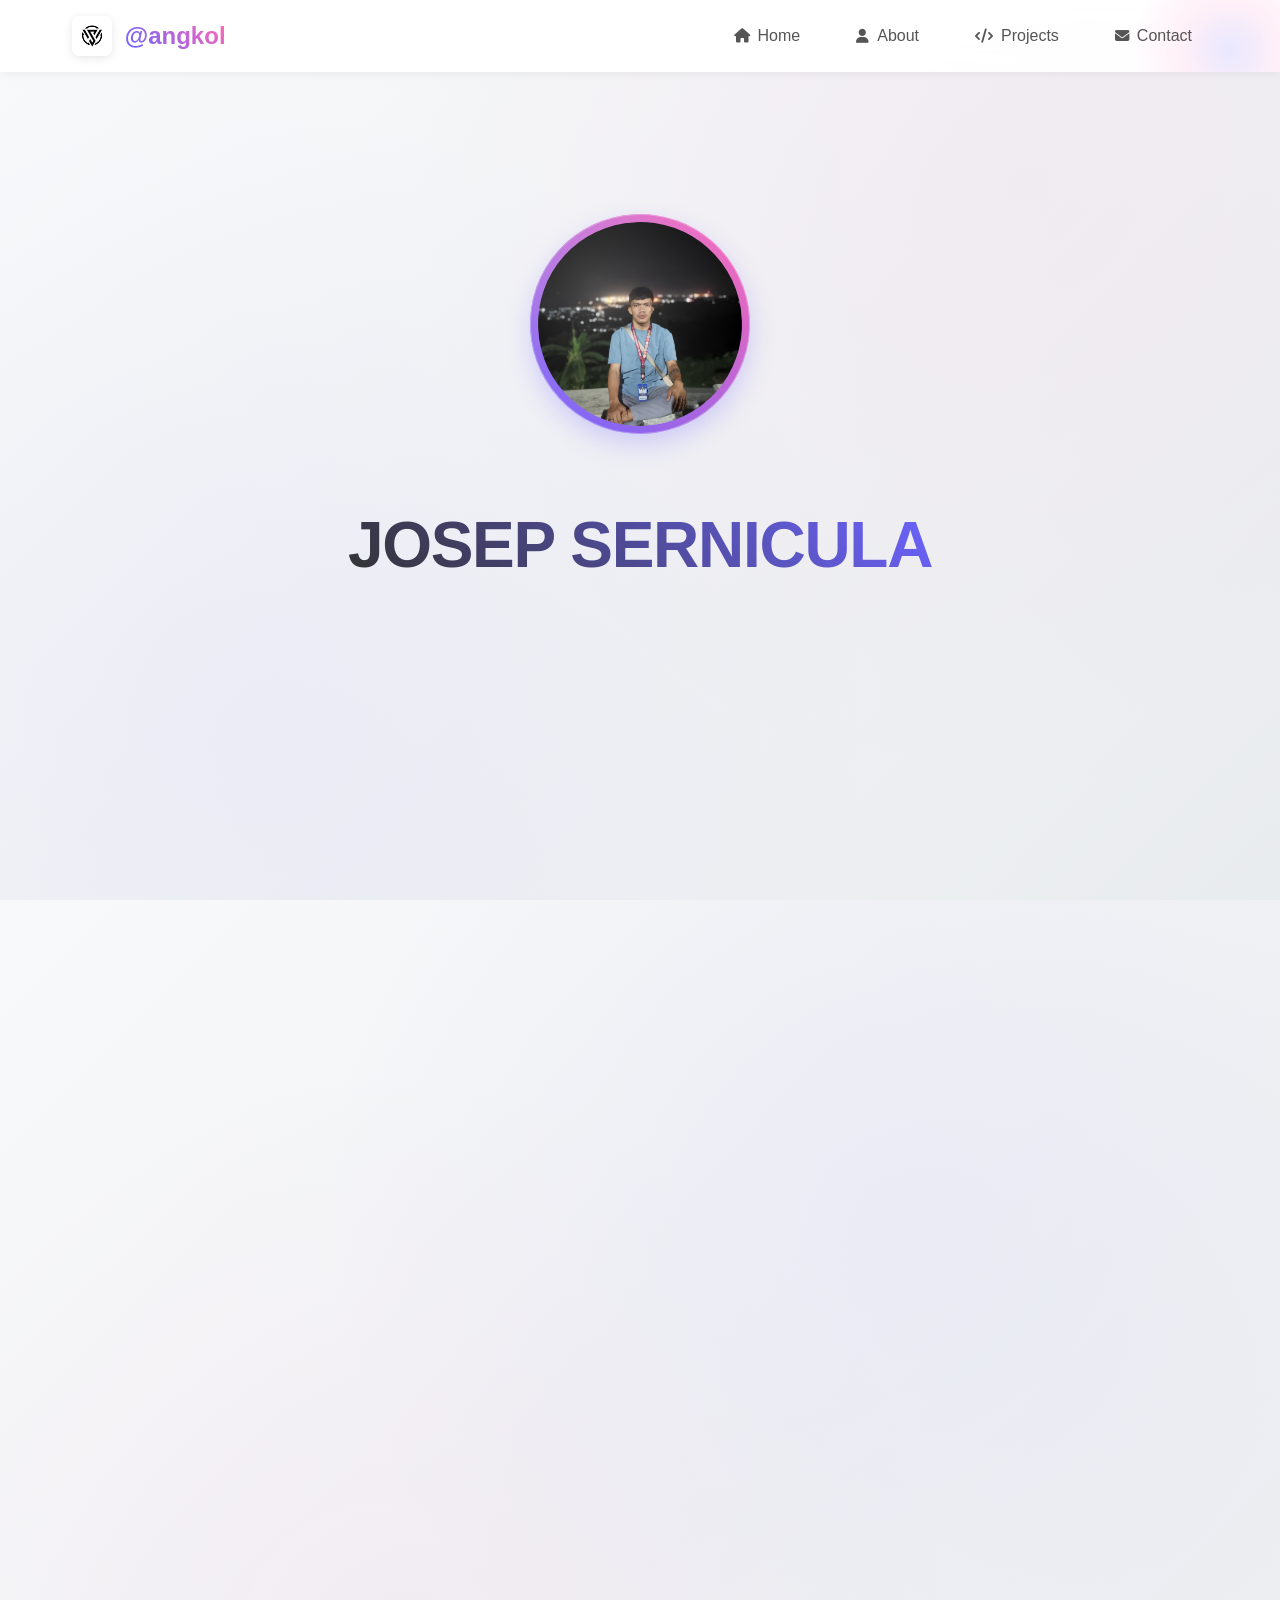
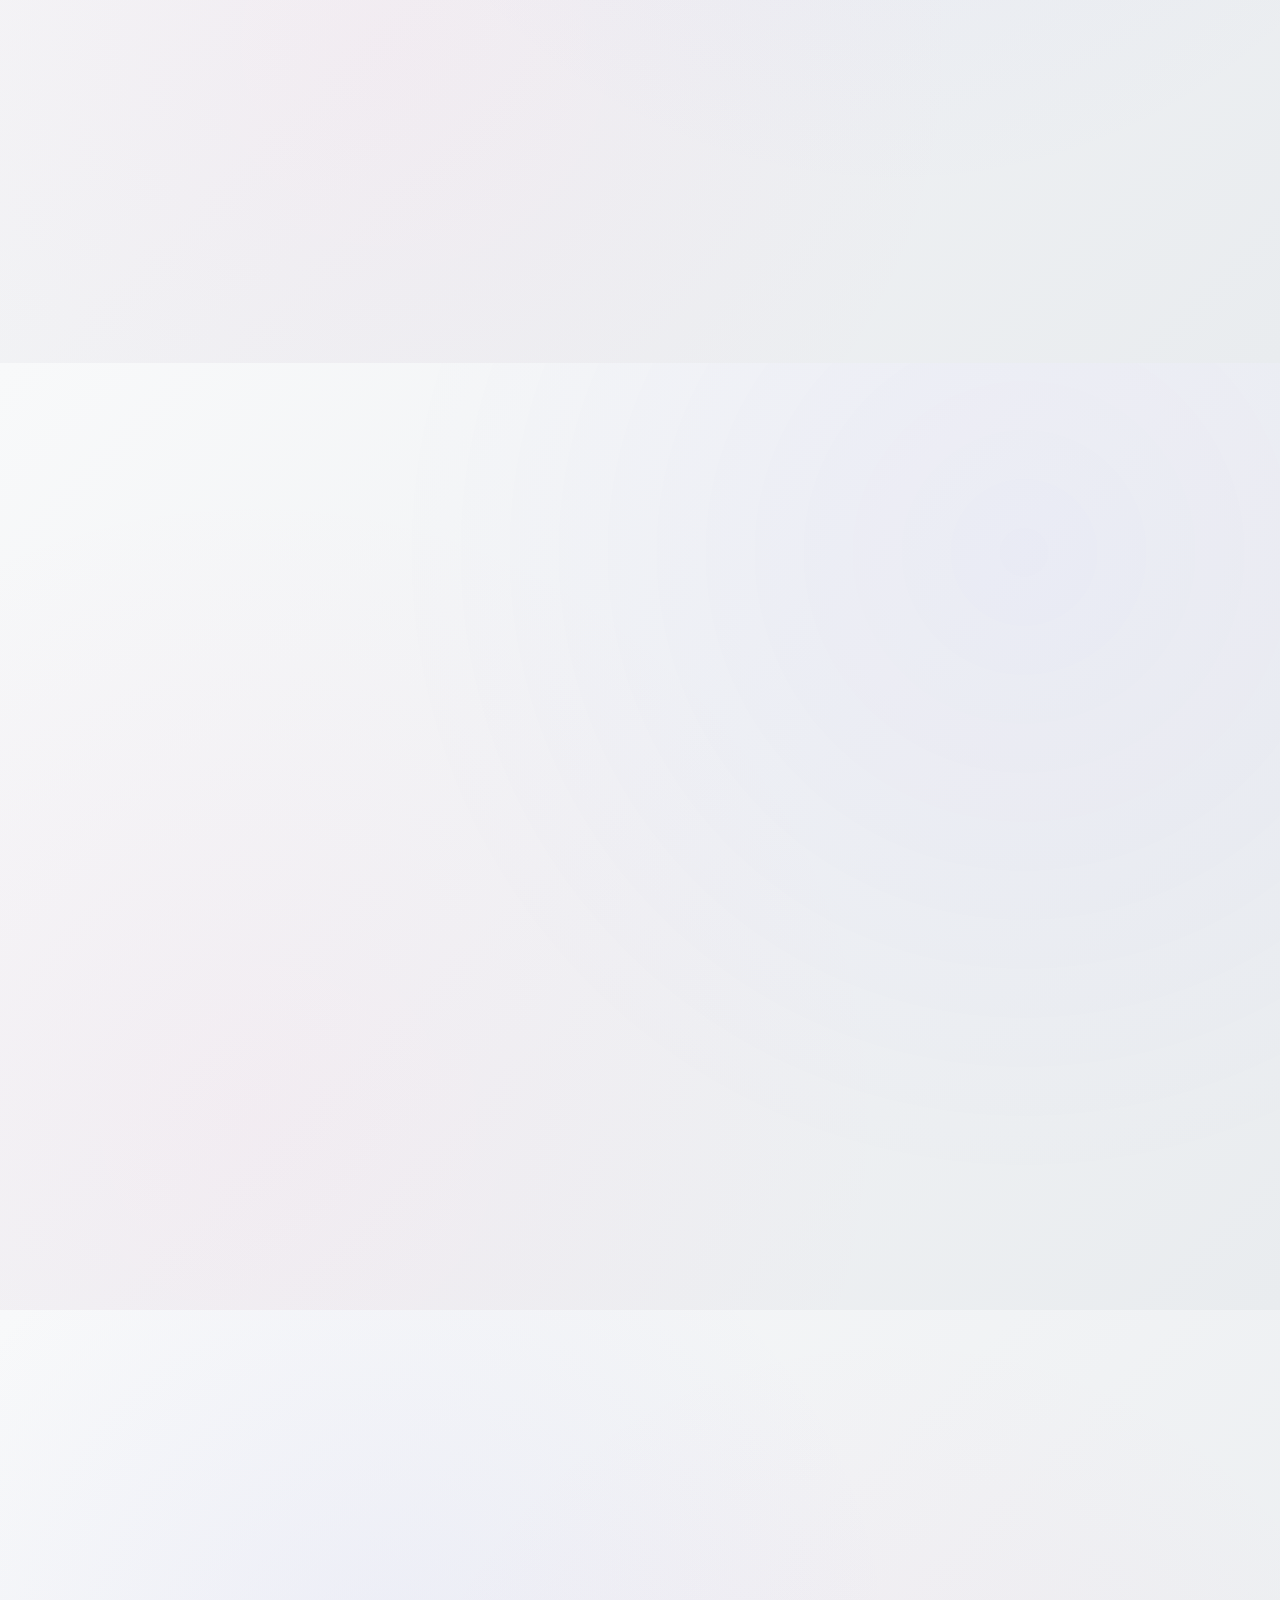
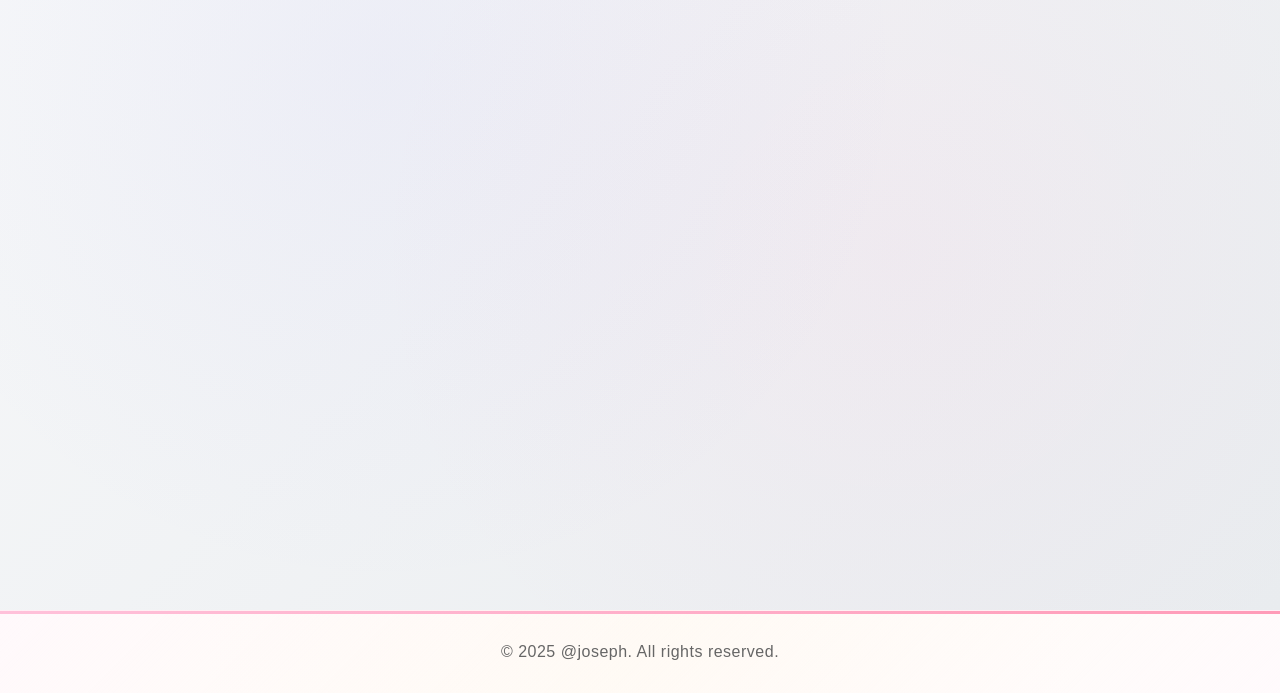
==== index.html @ 3426a0dc "first commit" ====
<!DOCTYPE html>
<html lang="en">
<head>
    <meta charset="UTF-8">
    <meta name="viewport" content="width=device-width, initial-scale=1.0">
    <title>Josep Portfolio</title>
    <link rel="stylesheet" href="https://cdnjs.cloudflare.com/ajax/libs/font-awesome/6.4.0/css/all.min.css">
    <link rel="stylesheet" href="assets/css/style.css">
    <link rel="stylesheet" href="assets/css/header.css">
    <link rel="stylesheet" href="assets/css/home.css">
    <link rel="stylesheet" href="assets/css/about.css">
    <link rel="stylesheet" href="assets/css/project.css">
    <link rel="stylesheet" href="assets/css/contact.css">
    <link rel="stylesheet" href="assets/css/footer.css">
</head>
<body>
    <!-- Header Component -->
    <div id="header-component"></div>
    
    <!-- Main Content -->
    <main>
        <!-- Home Section -->
        <section id="home">
            <div id="home-component"></div>
        </section>
        
        <!-- About Section -->
        <section id="about">
            <div id="about-component"></div>
        </section>
        
        <!-- Projects Section -->
        <section id="projects">
            <div id="project-component"></div>
        </section>
        
        <!-- Contact Section -->
        <section id="contact">
            <div id="contact-component"></div>
        </section>
    </main>
    
    <!-- Footer Component -->
    <div id="footer-component"></div>
    
    <!-- JavaScript for loading components -->
    <script>
        // Function to load HTML components
        function loadComponent(url, elementId) {
            fetch(url)
                .then(response => response.text())
                .then(data => {
                    document.getElementById(elementId).innerHTML = data;
                });
        }
        
        // Load all components when the page loads
        document.addEventListener('DOMContentLoaded', function() {
            loadComponent('components/header.html', 'header-component');
            loadComponent('components/home.html', 'home-component');
            loadComponent('components/about.html', 'about-component');
            loadComponent('components/project.html', 'project-component');
            loadComponent('components/contact.html', 'contact-component');
            loadComponent('components/footer.html', 'footer-component');
        });
    </script>
</body>
</html>
---- assets/css/style.css ----
/* Global styles */
* {
    margin: 0;
    padding: 0;
    box-sizing: border-box;
    font-family: sans-serif;
}

/* Scroll Animation Base Styles */
.fade-in {
    opacity: 0;
    transform: translateY(30px);
    transition: opacity 0.8s ease, transform 0.8s ease;
}

.fade-in.active {
    opacity: 1;
    transform: translateY(0);
}

.slide-in-left {
    opacity: 0;
    transform: translateX(-50px);
    transition: opacity 0.8s ease, transform 0.8s ease;
}

.slide-in-left.active {
    opacity: 1;
    transform: translateX(0);
}

.slide-in-right {
    opacity: 0;
    transform: translateX(50px);
    transition: opacity 0.8s ease, transform 0.8s ease;
}

.slide-in-right.active {
    opacity: 1;
    transform: translateX(0);
}

.scale-in {
    opacity: 0;
    transform: scale(0.9);
    transition: opacity 0.8s ease, transform 0.8s ease;
}

.scale-in.active {
    opacity: 1;
    transform: scale(1);
}

/* Animation delay utilities */
.delay-100 {
    transition-delay: 0.1s;
}

.delay-200 {
    transition-delay: 0.2s;
}

.delay-300 {
    transition-delay: 0.3s;
}

.delay-400 {
    transition-delay: 0.4s;
}

.delay-500 {
    transition-delay: 0.5s;
}
---- assets/css/header.css ----
/* Header Styles */
header {
    background-color: rgba(255, 255, 255, 0.95);
    backdrop-filter: blur(10px);
    position: fixed;
    top: 0;
    left: 0;
    right: 0;
    z-index: 1000;
    padding: 1rem 0;
    transition: all 0.3s ease;
    box-shadow: 0 2px 10px rgba(0, 0, 0, 0.05);
    overflow: hidden;
}

header:hover {
    box-shadow: 0 4px 20px rgba(108, 99, 255, 0.2);
}

.nav-background-gradient {
    position: absolute;
    top: -50px;
    right: -50px;
    width: 200px;
    height: 200px;
    background: radial-gradient(circle, rgba(108, 99, 255, 0.15), rgba(255, 105, 180, 0.1), transparent 70%);
    border-radius: 50%;
    z-index: -1;
    animation: pulse 8s infinite alternate;
}

@keyframes pulse {
    0% {
        transform: scale(1);
        opacity: 0.5;
    }
    50% {
        transform: scale(1.2);
        opacity: 0.8;
    }
    100% {
        transform: scale(1);
        opacity: 0.5;
    }
}

.nav-container {
    max-width: 1200px;
    margin: 0 auto;
    padding: 0 2rem;
    display: flex;
    justify-content: space-between;
    align-items: center;
    position: relative;
}

/* Logo Styles */
.logo-container {
    display: flex;
    align-items: center;
}

.logo-link {
    display: flex;
    align-items: center;
    text-decoration: none;
    transition: transform 0.3s ease;
}

.logo-link:hover {
    transform: scale(1.02);
}

.logo-img {
    height: 40px;
    width: auto;
    border-radius: 8px;
    transition: all 0.3s ease;
    box-shadow: 0 2px 10px rgba(0, 0, 0, 0.1);
}

.logo-text {
    font-size: 1.5rem;
    font-weight: 700;
    color: #333;
    margin-left: 0.8rem;
    background: linear-gradient(45deg, #6c63ff, #ff69b4);
    -webkit-background-clip: text;
    -webkit-text-fill-color: transparent;
    background-clip: text;
}

.logo-text .highlight {
    position: relative;
    display: inline-block;
}

/* Navigation Links */
.nav-links {
    display: flex;
    list-style: none;
    margin: 0;
    padding: 0;
    gap: 1.5rem;
    transition: all 0.3s ease;
}

.nav-links li {
    position: relative;
}

.nav-item {
    text-decoration: none;
    color: #555;
    font-weight: 500;
    font-size: 1rem;
    padding: 0.5rem 1rem;
    border-radius: 25px;
    transition: all 0.3s ease;
    position: relative;
    display: flex;
    align-items: center;
    gap: 0.5rem;
}

.nav-item i {
    font-size: 0.9rem;
    transition: transform 0.3s ease;
}

.nav-item:hover i {
    transform: translateY(-2px);
    color: #6c63ff;
}

.nav-item::after {
    content: '';
    position: absolute;
    bottom: 0;
    left: 50%;
    transform: translateX(-50%);
    width: 0;
    height: 2px;
    background: linear-gradient(90deg, #6c63ff, #ff69b4);
    transition: width 0.3s ease;
    border-radius: 2px;
}

.nav-item:hover {
    color: #6c63ff;
    background-color: rgba(108, 99, 255, 0.05);
    transform: translateY(-2px);
}

.nav-item:hover::after {
    width: 70%;
}

/* Active link styling */
.nav-item.active {
    color: #6c63ff;
    background-color: rgba(108, 99, 255, 0.08);
    box-shadow: 0 4px 15px rgba(108, 99, 255, 0.15);
}

.nav-item.active i {
    color: #ff69b4;
}

.nav-item.active::after {
    width: 70%;
}

/* Mobile Menu Toggle */
.menu-toggle {
    display: none;
    flex-direction: column;
    justify-content: space-between;
    width: 30px;
    height: 21px;
    cursor: pointer;
    z-index: 1001;
}

.bar {
    width: 100%;
    height: 3px;
    background: linear-gradient(90deg, #6c63ff, #ff69b4);
    border-radius: 3px;
    transition: all 0.3s ease;
}

/* Responsive Design */
@media (max-width: 768px) {
    .menu-toggle {
        display: flex;
    }
    
    .nav-links {
        position: fixed;
        top: 0;
        right: -100%;
        width: 70%;
        height: 100vh;
        background: rgba(255, 255, 255, 0.98);
        backdrop-filter: blur(10px);
        flex-direction: column;
        align-items: center;
        justify-content: center;
        gap: 2rem;
        transition: all 0.4s ease;
        box-shadow: -5px 0 20px rgba(0, 0, 0, 0.1);
    }
    
    .nav-links.active {
        right: 0;
    }
    
    .menu-toggle.active .bar:nth-child(1) {
        transform: translateY(9px) rotate(45deg);
    }
    
    .menu-toggle.active .bar:nth-child(2) {
        opacity: 0;
    }
    
    .menu-toggle.active .bar:nth-child(3) {
        transform: translateY(-9px) rotate(-45deg);
    }
    
    .nav-item {
        font-size: 1.1rem;
    }
    
    .nav-background-gradient {
        display: none;
    }
}

@media (max-width: 480px) {
    .nav-container {
        padding: 0 1rem;
    }
    
    .logo-img {
        height: 35px;
    }
    
    .logo-text {
        font-size: 1.2rem;
    }
    
    .nav-links {
        width: 85%;
    }
}

/* Smooth scrolling for anchor links */
html {
    scroll-behavior: smooth;
    scroll-padding-top: 100px;
}
---- assets/css/home.css ----
/* Home Section Styles */
.home-section {
    min-height: 100vh;
    background: linear-gradient(135deg, #f8f9fa 0%, #e9ecef 100%);
    display: flex;
    align-items: center;
    justify-content: center;
    padding: 120px 2rem 2rem;
    position: relative;
    overflow: hidden;
}

.home-section::before {
    content: '';
    position: absolute;
    top: 0;
    left: 0;
    right: 0;
    bottom: 0;
    background: 
        radial-gradient(circle at 20% 80%, rgba(108, 99, 255, 0.05) 0%, transparent 50%),
        radial-gradient(circle at 80% 20%, rgba(255, 105, 180, 0.05) 0%, transparent 50%);
    pointer-events: none;
}

.hero {
    text-align: center;
    max-width: 1000px;
    position: relative;
    z-index: 1;
    animation: fadeInUp 1s ease-out;
    display: flex;
    flex-direction: column;
    align-items: center;
    justify-content: center;
}

/* Profile Image Styling */
.profile-container {
    margin-bottom: 2.5rem;
    position: relative;
    animation: fadeInUp 1s ease-out 0.2s both;
}

.profile-frame {
    position: relative;
    width: 220px;
    height: 220px;
    border-radius: 50%;
    padding: 8px;
    background: linear-gradient(45deg, #6c63ff, #ff69b4);
    box-shadow: 0 10px 25px rgba(108, 99, 255, 0.25);
    overflow: hidden;
    transform: rotate(-3deg);
}

.profile-frame::before {
    content: '';
    position: absolute;
    top: 0;
    left: 0;
    right: 0;
    bottom: 0;
    border-radius: 50%;
    border: 1px solid rgba(255, 255, 255, 0.3);
    z-index: 1;
}

.profile-image {
    width: 100%;
    height: 100%;
    object-fit: cover;
    border-radius: 50%;
    filter: contrast(105%) brightness(102%);
    transition: all 0.5s ease;
}

.profile-decoration {
    position: absolute;
    width: 240px;
    height: 240px;
    border-radius: 50%;
    border: 2px dashed rgba(108, 99, 255, 0.3);
    top: 50%;
    left: 50%;
    transform: translate(-50%, -50%);
    animation: spin 20s linear infinite;
}

@keyframes spin {
    0% { transform: translate(-50%, -50%) rotate(0deg); }
    100% { transform: translate(-50%, -50%) rotate(360deg); }
}

.profile-frame::after {
    content: '';
    position: absolute;
    top: 0;
    left: 0;
    right: 0;
    bottom: 0;
    background: radial-gradient(circle at 30% 30%, rgba(255, 255, 255, 0.2) 0%, transparent 70%);
    border-radius: 50%;
    pointer-events: none;
}

.profile-frame:hover {
    transform: rotate(0deg) scale(1.05);
    transition: all 0.5s ease;
}

.profile-frame:hover .profile-image {
    filter: contrast(100%) brightness(105%);
}

.hero-content {
    animation: fadeInUp 1s ease-out 0.4s both;
}

.hero-greeting {
    display: inline-block;
    font-size: 1.5rem;
    font-weight: 400;
    color: #6c63ff;
    margin-bottom: 0.5rem;
    letter-spacing: 1px;
    position: relative;
    padding-left: 30px;
}

.hero-greeting::before {
    content: '';
    position: absolute;
    left: 0;
    top: 50%;
    width: 20px;
    height: 2px;
    background: linear-gradient(90deg, #6c63ff, transparent);
    transform: translateY(-50%);
}

.hero h1 {
    font-size: 4rem;
    font-weight: 800;
    color: #333;
    margin-bottom: 1rem;
    line-height: 1.1;
    letter-spacing: -0.02em;
    background: linear-gradient(45deg, #333 0%, #6c63ff 100%);
    -webkit-background-clip: text;
    -webkit-text-fill-color: transparent;
    background-clip: text;
    animation: slideInLeft 1s ease-out 0.2s both;
    text-transform: uppercase;
}

.hero-title {
    position: relative;
    display: inline-block;
    margin-bottom: 1.5rem;
}

.hero-title-text {
    font-size: 1.5rem;
    color: #555;
    font-weight: 500;
    letter-spacing: 0.5px;
    position: relative;
    z-index: 1;
}

.hero-title-decoration {
    position: absolute;
    bottom: -5px;
    left: 50%;
    transform: translateX(-50%);
    width: 80px;
    height: 8px;
    background-color: rgba(255, 105, 180, 0.2);
    z-index: 0;
}

.hero-description {
    font-size: 1.2rem;
    color: #666;
    margin-bottom: 2.5rem;
    font-weight: 300;
    letter-spacing: 0.5px;
    max-width: 600px;
    margin-left: auto;
    margin-right: auto;
    line-height: 1.6;
}

.hero-buttons {
    display: flex;
    gap: 1rem;
    justify-content: center;
}

.home-button {
    display: inline-block;
    padding: 1rem 2rem;
    text-decoration: none;
    border-radius: 50px;
    font-weight: 600;
    font-size: 1rem;
    letter-spacing: 0.5px;
    transition: all 0.3s ease;
    position: relative;
    overflow: hidden;
}

.primary-button {
    background: linear-gradient(45deg, #6c63ff, #ff69b4);
    color: white;
    box-shadow: 0 4px 15px rgba(108, 99, 255, 0.3);
}

.secondary-button {
    background: transparent;
    color: #6c63ff;
    border: 2px solid #6c63ff;
}

.home-button::before {
    content: '';
    position: absolute;
    top: 0;
    left: -100%;
    width: 100%;
    height: 100%;
    background: linear-gradient(90deg, transparent, rgba(255, 255, 255, 0.2), transparent);
    transition: left 0.5s ease;
}

.home-button:hover::before {
    left: 100%;
}

.primary-button:hover {
    transform: translateY(-3px);
    box-shadow: 0 8px 25px rgba(108, 99, 255, 0.4);
    background: linear-gradient(45deg, #5a52d5, #ff50a5);
}

.secondary-button:hover {
    transform: translateY(-3px);
    box-shadow: 0 8px 25px rgba(108, 99, 255, 0.2);
    background: rgba(108, 99, 255, 0.1);
}

.home-button:active {
    transform: translateY(-1px);
}

/* Animations */
@keyframes fadeInUp {
    from {
        opacity: 0;
        transform: translateY(30px);
    }
    to {
        opacity: 1;
        transform: translateY(0);
    }
}

@keyframes slideInLeft {
    from {
        opacity: 0;
        transform: translateX(-50px);
    }
    to {
        opacity: 1;
        transform: translateX(0);
    }
}

@keyframes slideInRight {
    from {
        opacity: 0;
        transform: translateX(50px);
    }
    to {
        opacity: 1;
        transform: translateX(0);
    }
}

/* Responsive Design */
@media (max-width: 768px) {
    .home-section {
        padding: 100px 1rem 2rem;
    }
    
    .profile-frame {
        width: 180px;
        height: 180px;
    }
    
    .profile-decoration {
        width: 200px;
        height: 200px;
    }
    
    .hero h1 {
        font-size: 3rem;
    }
    
    .hero-greeting {
        font-size: 1.2rem;
    }
    
    .hero-title-text {
        font-size: 1.3rem;
    }
    
    .hero-description {
        font-size: 1.1rem;
        margin-bottom: 2rem;
    }
    
    .hero-buttons {
        flex-direction: column;
        gap: 0.8rem;
    }
    
    .home-button {
        padding: 0.8rem 2rem;
        font-size: 0.95rem;
        width: 100%;
    }
}

@media (max-width: 480px) {
    .profile-frame {
        width: 150px;
        height: 150px;
    }
    
    .profile-decoration {
        width: 170px;
        height: 170px;
    }
    
    .hero h1 {
        font-size: 2.5rem;
    }
    
    .hero-greeting {
        font-size: 1.1rem;
    }
    
    .hero-title-text {
        font-size: 1.1rem;
    }
    
    .hero-description {
        font-size: 1rem;
        margin-bottom: 1.5rem;
    }
    
    .home-button {
        padding: 0.7rem 1.5rem;
        font-size: 0.9rem;
    }
}

/* Smooth scrolling offset for fixed header */
#home {
    scroll-margin-top: 80px;
}
---- assets/css/about.css ----
/* About Section Styles */
.about-section {
    min-height: 100vh;
    background: linear-gradient(135deg, #f8f9fa 0%, #e9ecef 100%);
    padding: 120px 2rem 80px;
    position: relative;
    overflow: hidden;
}

.about-section::before {
    content: '';
    position: absolute;
    top: 0;
    left: 0;
    right: 0;
    bottom: 0;
    background: radial-gradient(circle at 70% 30%, rgba(108, 99, 255, 0.05) 0%, transparent 50%),
                radial-gradient(circle at 30% 70%, rgba(255, 105, 180, 0.05) 0%, transparent 50%);
    pointer-events: none;
}

.section-header {
    text-align: center;
    margin-bottom: 4rem;
    position: relative;
}

.section-subtitle {
    display: inline-block;
    font-size: 1.1rem;
    color: #6c63ff;
    font-weight: 500;
    margin-bottom: 1rem;
    letter-spacing: 2px;
    text-transform: uppercase;
    position: relative;
    padding: 0 10px;
}

.section-subtitle::before,
.section-subtitle::after {
    content: '';
    position: absolute;
    top: 50%;
    width: 30px;
    height: 2px;
    background: linear-gradient(90deg, #6c63ff, transparent);
    transform: translateY(-50%);
}

.section-subtitle::before {
    left: -40px;
}

.section-subtitle::after {
    right: -40px;
    transform: translateY(-50%) rotate(180deg);
}

.section-title {
    font-size: 2.8rem;
    font-weight: 700;
    color: #333;
    margin-bottom: 0.5rem;
    position: relative;
}

.about-content {
    max-width: 1200px;
    margin: 0 auto;
    display: grid;
    grid-template-columns: 1fr 1.5fr;
    gap: 4rem;
    position: relative;
    z-index: 1;
}

.about-image-container {
    position: relative;
    display: flex;
    justify-content: center;
}

.about-image-frame {
    position: relative;
    width: 320px;
    height: 400px;
    border-radius: 20px;
    overflow: hidden;
    box-shadow: 0 15px 30px rgba(0, 0, 0, 0.15);
    border: 5px solid #fff;
}

.about-image {
    width: 100%;
    height: 100%;
    object-fit: cover;
    transition: transform 0.5s ease;
}

.about-image-frame:hover .about-image {
    transform: scale(1.05);
}

.experience-badge {
    position: absolute;
    bottom: 30px;
    right: 0;
    width: 120px;
    height: 120px;
    background: linear-gradient(45deg, #6c63ff, #ff69b4);
    border-radius: 50%;
    display: flex;
    flex-direction: column;
    justify-content: center;
    align-items: center;
    color: white;
    box-shadow: 0 10px 25px rgba(108, 99, 255, 0.3);
    animation: float 3s ease-in-out infinite;
    border: 4px solid white;
}

@keyframes float {
    0%, 100% { transform: translateY(0); }
    50% { transform: translateY(-10px); }
}

.experience-number {
    font-size: 2.5rem;
    font-weight: 700;
    line-height: 1;
}

.experience-text {
    font-size: 0.8rem;
    text-align: center;
    line-height: 1.2;
}

.about-text {
    background: rgba(255, 255, 255, 0.8);
    backdrop-filter: blur(10px);
    border-radius: 20px;
    padding: 3rem;
    box-shadow: 0 10px 30px rgba(0, 0, 0, 0.08);
    border: 1px solid rgba(255, 255, 255, 0.3);
    transition: all 0.3s ease;
}

.about-text:hover {
    transform: translateY(-5px);
    box-shadow: 0 15px 40px rgba(108, 99, 255, 0.15);
}

.about-text h3 {
    font-size: 1.8rem;
    font-weight: 600;
    color: #333;
    margin-bottom: 1.5rem;
    line-height: 1.4;
    position: relative;
    padding-bottom: 15px;
}

.about-text h3::after {
    content: '';
    position: absolute;
    bottom: 0;
    left: 0;
    width: 60px;
    height: 3px;
    background: linear-gradient(90deg, #6c63ff, #ff69b4);
    border-radius: 3px;
}

.about-text p {
    font-size: 1.1rem;
    line-height: 1.8;
    color: #555;
    margin-bottom: 2rem;
    font-weight: 400;
}

.about-skills {
    margin-top: 2.5rem;
    margin-bottom: 2.5rem;
}

.about-skills h4 {
    font-size: 1.4rem;
    font-weight: 600;
    color: #333;
    margin-bottom: 1.5rem;
    display: flex;
    align-items: center;
    gap: 0.5rem;
}

.about-skills h4::before {
    content: '⚡';
    font-size: 1.2em;
    color: #ff69b4;
}

.skills-container {
    display: flex;
    flex-direction: column;
    gap: 1.5rem;
}

.skill-item {
    width: 100%;
}

.skill-info {
    display: flex;
    justify-content: space-between;
    margin-bottom: 0.5rem;
    font-size: 1rem;
    color: #555;
}

.skill-bar {
    height: 8px;
    background-color: #e9ecef;
    border-radius: 10px;
    overflow: hidden;
}

.skill-progress {
    height: 100%;
    background: linear-gradient(90deg, #6c63ff, #ff69b4);
    border-radius: 10px;
    position: relative;
    width: 0;
    animation: progress 1.5s ease-in-out forwards;
}

@keyframes progress {
    0% { width: 0; }
}

.about-cta {
    display: inline-block;
    background: linear-gradient(45deg, #6c63ff, #ff69b4);
    color: white;
    padding: 1rem 2rem;
    border-radius: 50px;
    text-decoration: none;
    font-weight: 600;
    font-size: 1rem;
    letter-spacing: 0.5px;
    transition: all 0.3s ease;
    box-shadow: 0 4px 15px rgba(108, 99, 255, 0.3);
    position: relative;
    overflow: hidden;
}

.about-cta::before {
    content: '';
    position: absolute;
    top: 0;
    left: -100%;
    width: 100%;
    height: 100%;
    background: linear-gradient(90deg, transparent, rgba(255, 255, 255, 0.2), transparent);
    transition: left 0.5s ease;
}

.about-cta:hover::before {
    left: 100%;
}

.about-cta:hover {
    transform: translateY(-3px);
    box-shadow: 0 8px 25px rgba(108, 99, 255, 0.4);
    background: linear-gradient(45deg, #5a52d5, #ff50a5);
}

/* Responsive Design */
@media (max-width: 992px) {
    .about-content {
        grid-template-columns: 1fr;
        gap: 3rem;
    }
    
    .about-image-container {
        order: -1;
    }
    
    .about-image-frame {
        width: 280px;
        height: 350px;
    }
}

@media (max-width: 768px) {
    .about-section {
        padding: 100px 1rem 60px;
    }
    
    .section-title {
        font-size: 2.3rem;
    }
    
    .section-subtitle {
        font-size: 1rem;
    }
    
    .about-text {
        padding: 2rem;
    }
    
    .about-text h3 {
        font-size: 1.5rem;
    }
    
    .about-text p {
        font-size: 1rem;
    }
    
    .about-skills h4 {
        font-size: 1.3rem;
    }
}

@media (max-width: 480px) {
    .section-title {
        font-size: 2rem;
    }
    
    .about-text {
        padding: 1.5rem;
    }
    
    .about-text h3 {
        font-size: 1.3rem;
    }
    
    .about-image-frame {
        width: 240px;
        height: 300px;
    }
    
    .experience-badge {
        width: 100px;
        height: 100px;
        right: 10px;
    }
    
    .experience-number {
        font-size: 2rem;
    }
    
    .experience-text {
        font-size: 0.7rem;
    }
    
    .about-cta {
        width: 100%;
        text-align: center;
        padding: 0.8rem;
        font-size: 0.9rem;
    }
}

/* Smooth scrolling offset for fixed header */
#about {
    scroll-margin-top: 80px;
}
---- assets/css/project.css ----
/* Projects Section Styles */
.projects-section {
    min-height: 100vh;
    background: linear-gradient(135deg, #f8f9fa 0%, #e9ecef 100%);
    padding: 120px 2rem 80px;
    position: relative;
    overflow: hidden;
}

.projects-section::before {
    content: '';
    position: absolute;
    top: 0;
    left: 0;
    right: 0;
    bottom: 0;
    background: radial-gradient(circle at 80% 20%, rgba(108, 99, 255, 0.05) 0%, transparent 50%),
                radial-gradient(circle at 20% 80%, rgba(255, 105, 180, 0.05) 0%, transparent 50%);
    pointer-events: none;
}

.section-header {
    text-align: center;
    margin-bottom: 4rem;
    position: relative;
}

.section-subtitle {
    display: inline-block;
    font-size: 1.1rem;
    color: #6c63ff;
    font-weight: 500;
    margin-bottom: 1rem;
    letter-spacing: 2px;
    text-transform: uppercase;
    position: relative;
    padding: 0 10px;
}

.section-subtitle::before,
.section-subtitle::after {
    content: '';
    position: absolute;
    top: 50%;
    width: 30px;
    height: 2px;
    background: linear-gradient(90deg, #6c63ff, transparent);
    transform: translateY(-50%);
}

.section-subtitle::before {
    left: -40px;
}

.section-subtitle::after {
    right: -40px;
    transform: translateY(-50%) rotate(180deg);
}

.section-title {
    font-size: 2.8rem;
    font-weight: 700;
    color: #333;
    margin-bottom: 0.5rem;
    position: relative;
}

.projects-grid {
    max-width: 1200px;
    margin: 0 auto 3rem;
    display: grid;
    grid-template-columns: repeat(auto-fit, minmax(350px, 1fr));
    gap: 2rem;
    position: relative;
    z-index: 1;
}

.project-card {
    background: rgba(255, 255, 255, 0.8);
    backdrop-filter: blur(15px);
    border-radius: 16px;
    overflow: hidden;
    position: relative;
    transition: all 0.4s ease;
    border: 1px solid rgba(255, 255, 255, 0.3);
    box-shadow: 0 10px 30px rgba(0, 0, 0, 0.08);
    height: 100%;
    display: flex;
    flex-direction: column;
}

.project-card:hover {
    transform: translateY(-10px);
    box-shadow: 0 20px 40px rgba(108, 99, 255, 0.15);
    border-color: rgba(108, 99, 255, 0.2);
}

.project-img-container {
    width: 100%;
    height: 200px;
    overflow: hidden;
    position: relative;
}

.project-img-placeholder {
    width: 100%;
    height: 100%;
    background: linear-gradient(135deg, #6c63ff, #ff69b4);
    display: flex;
    align-items: center;
    justify-content: center;
    transition: all 0.5s ease;
}

.project-img-icon {
    font-size: 4rem;
    color: white;
}

.project-card:hover .project-img-placeholder {
    transform: scale(1.05);
}

.project-content {
    padding: 1.8rem;
    flex: 1;
    display: flex;
    flex-direction: column;
}

.project-tags {
    display: flex;
    flex-wrap: wrap;
    gap: 0.5rem;
    margin-bottom: 1rem;
}

.project-tags span {
    background: rgba(108, 99, 255, 0.1);
    color: #6c63ff;
    padding: 0.3rem 0.8rem;
    border-radius: 50px;
    font-size: 0.8rem;
    font-weight: 500;
    transition: all 0.3s ease;
}

.project-card:hover .project-tags span {
    background: rgba(108, 99, 255, 0.2);
}

.project-card h3 {
    font-size: 1.5rem;
    font-weight: 600;
    color: #333;
    margin-bottom: 1rem;
    position: relative;
    transition: color 0.3s ease;
}

.project-card:hover h3 {
    color: #6c63ff;
}

.project-card p {
    font-size: 1rem;
    line-height: 1.7;
    color: #666;
    margin-bottom: 1.5rem;
    flex: 1;
}

.project-links {
    display: flex;
    gap: 1rem;
    margin-top: auto;
}

.project-link {
    padding: 0.7rem 1.2rem;
    border-radius: 50px;
    text-decoration: none;
    font-size: 0.9rem;
    font-weight: 500;
    transition: all 0.3s ease;
    text-align: center;
}

.project-link:first-child {
    background: linear-gradient(45deg, #6c63ff, #ff69b4);
    color: white;
    flex: 1;
}

.project-link:last-child {
    background: transparent;
    color: #6c63ff;
    border: 1px solid #6c63ff;
    flex: 1;
}

.project-link:first-child:hover {
    box-shadow: 0 5px 15px rgba(108, 99, 255, 0.3);
    transform: translateY(-2px);
}

.project-link:last-child:hover {
    background: rgba(108, 99, 255, 0.1);
    transform: translateY(-2px);
}

.more-projects {
    text-align: center;
    margin-top: 3rem;
}

.more-projects-btn {
    display: inline-block;
    background: linear-gradient(45deg, #6c63ff, #ff69b4);
    color: white;
    padding: 1rem 2rem;
    border-radius: 50px;
    text-decoration: none;
    font-weight: 600;
    font-size: 1.1rem;
    transition: all 0.3s ease;
    box-shadow: 0 5px 20px rgba(108, 99, 255, 0.2);
    position: relative;
    overflow: hidden;
}

.more-projects-btn::before {
    content: '';
    position: absolute;
    top: 0;
    left: -100%;
    width: 100%;
    height: 100%;
    background: linear-gradient(90deg, transparent, rgba(255, 255, 255, 0.2), transparent);
    transition: left 0.5s ease;
}

.more-projects-btn:hover::before {
    left: 100%;
}

.more-projects-btn:hover {
    transform: translateY(-3px);
    box-shadow: 0 8px 25px rgba(108, 99, 255, 0.3);
    background: linear-gradient(45deg, #5a52d5, #ff50a5);
}

/* Responsive Design */
@media (max-width: 992px) {
    .projects-grid {
        grid-template-columns: repeat(2, 1fr);
    }
}

@media (max-width: 768px) {
    .projects-section {
        padding: 100px 1rem 60px;
    }
    
    .section-title {
        font-size: 2.3rem;
    }
    
    .section-subtitle {
        font-size: 1rem;
    }
    
    .projects-grid {
        grid-template-columns: 1fr;
        gap: 1.5rem;
    }
    
    .project-card h3 {
        font-size: 1.3rem;
    }
    
    .project-card p {
        font-size: 0.95rem;
    }
    
    .more-projects-btn {
        padding: 0.8rem 1.8rem;
        font-size: 1rem;
    }
}

@media (max-width: 480px) {
    .section-title {
        font-size: 2rem;
    }
    
    .project-img-container {
        height: 180px;
    }
    
    .project-img-icon {
        font-size: 3rem;
    }
    
    .project-content {
        padding: 1.5rem;
    }
    
    .project-card h3 {
        font-size: 1.2rem;
        margin-bottom: 0.8rem;
    }
    
    .project-card p {
        font-size: 0.9rem;
        margin-bottom: 1.2rem;
    }
    
    .project-links {
        flex-direction: column;
        gap: 0.8rem;
    }
    
    .more-projects-btn {
        padding: 0.7rem 1.5rem;
        font-size: 0.9rem;
        width: 100%;
    }
}

/* Smooth scrolling offset for fixed header */
#projects {
    scroll-margin-top: 80px;
}
---- assets/css/contact.css ----
/* Contact Section Styles */
.contact-section {
    min-height: 100vh;
    background: linear-gradient(135deg, #f8f9fa 0%, #e9ecef 100%);
    padding: 120px 2rem 80px;
    position: relative;
    overflow: hidden;
}

.contact-section::before {
    content: '';
    position: absolute;
    top: 0;
    left: 0;
    right: 0;
    bottom: 0;
    background: radial-gradient(circle at 30% 40%, rgba(108, 99, 255, 0.05) 0%, transparent 50%),
                radial-gradient(circle at 70% 60%, rgba(255, 105, 180, 0.05) 0%, transparent 50%);
    pointer-events: none;
}

.section-header {
    text-align: center;
    margin-bottom: 4rem;
    position: relative;
}

.section-subtitle {
    display: inline-block;
    font-size: 1.1rem;
    color: #6c63ff;
    font-weight: 500;
    margin-bottom: 1rem;
    letter-spacing: 2px;
    text-transform: uppercase;
    position: relative;
    padding: 0 10px;
}

.section-subtitle::before,
.section-subtitle::after {
    content: '';
    position: absolute;
    top: 50%;
    width: 30px;
    height: 2px;
    background: linear-gradient(90deg, #6c63ff, transparent);
    transform: translateY(-50%);
}

.section-subtitle::before {
    left: -40px;
}

.section-subtitle::after {
    right: -40px;
    transform: translateY(-50%) rotate(180deg);
}

.section-title {
    font-size: 2.8rem;
    font-weight: 700;
    color: #333;
    margin-bottom: 0.5rem;
    position: relative;
}

.contact-content {
    max-width: 1200px;
    margin: 0 auto;
    display: grid;
    grid-template-columns: 1fr 1fr;
    gap: 3rem;
    position: relative;
    z-index: 1;
}

.contact-info {
    background: rgba(255, 255, 255, 0.8);
    backdrop-filter: blur(15px);
    border-radius: 16px;
    padding: 2.5rem;
    border: 1px solid rgba(255, 255, 255, 0.3);
    box-shadow: 0 10px 30px rgba(0, 0, 0, 0.08);
    transition: all 0.3s ease;
    display: flex;
    flex-direction: column;
}

.contact-info:hover {
    transform: translateY(-5px);
    box-shadow: 0 15px 40px rgba(108, 99, 255, 0.15);
}

.contact-heading {
    margin-bottom: 2rem;
}

.contact-heading h3 {
    font-size: 1.8rem;
    font-weight: 600;
    color: #333;
    margin-bottom: 1rem;
    line-height: 1.4;
    position: relative;
    padding-bottom: 15px;
}

.contact-heading h3::after {
    content: '';
    position: absolute;
    bottom: 0;
    left: 0;
    width: 60px;
    height: 3px;
    background: linear-gradient(90deg, #6c63ff, #ff69b4);
    border-radius: 3px;
}

.contact-heading p {
    font-size: 1.1rem;
    line-height: 1.7;
    color: #555;
    font-weight: 400;
}

.contact-details {
    display: flex;
    flex-direction: column;
    gap: 1.5rem;
    margin-bottom: 2rem;
}

.contact-item {
    display: flex;
    align-items: flex-start;
    gap: 1rem;
}

.contact-icon {
    width: 50px;
    height: 50px;
    background: linear-gradient(135deg, rgba(108, 99, 255, 0.1), rgba(255, 105, 180, 0.1));
    border-radius: 50%;
    display: flex;
    align-items: center;
    justify-content: center;
    font-size: 1.5rem;
    color: #6c63ff;
    transition: all 0.3s ease;
}

.contact-item:hover .contact-icon {
    transform: scale(1.1) rotate(10deg);
    background: linear-gradient(135deg, rgba(108, 99, 255, 0.2), rgba(255, 105, 180, 0.2));
}

.contact-text h4 {
    font-size: 1.1rem;
    font-weight: 600;
    color: #333;
    margin-bottom: 0.3rem;
}

.contact-text p {
    font-size: 1rem;
    color: #666;
    line-height: 1.5;
}

.social-links {
    display: flex;
    gap: 1rem;
    margin-top: auto;
}

.social-link {
    padding: 0.6rem 1rem;
    border-radius: 50px;
    text-decoration: none;
    font-size: 0.9rem;
    font-weight: 500;
    transition: all 0.3s ease;
    background: rgba(108, 99, 255, 0.1);
    color: #6c63ff;
}

.social-link:hover {
    background: linear-gradient(45deg, #6c63ff, #ff69b4);
    color: white;
    transform: translateY(-3px);
    box-shadow: 0 5px 15px rgba(108, 99, 255, 0.2);
}

.contact-form {
    background: rgba(255, 255, 255, 0.8);
    backdrop-filter: blur(15px);
    border-radius: 16px;
    padding: 2.5rem;
    border: 1px solid rgba(255, 255, 255, 0.3);
    box-shadow: 0 10px 30px rgba(0, 0, 0, 0.08);
    transition: all 0.3s ease;
    position: relative;
}

.contact-form:hover {
    transform: translateY(-5px);
    box-shadow: 0 15px 40px rgba(108, 99, 255, 0.15);
}

.form-group {
    margin-bottom: 1.5rem;
}

.contact-form input,
.contact-form textarea {
    width: 100%;
    padding: 1rem 1.5rem;
    border: 2px solid rgba(108, 99, 255, 0.1);
    border-radius: 12px;
    font-size: 1rem;
    font-family: inherit;
    background: rgba(255, 255, 255, 0.5);
    transition: all 0.3s ease;
    resize: vertical;
}

.contact-form input:focus,
.contact-form textarea:focus {
    outline: none;
    border-color: #6c63ff;
    background: rgba(255, 255, 255, 0.8);
    box-shadow: 0 0 0 3px rgba(108, 99, 255, 0.1);
    transform: translateY(-2px);
}

.contact-form input::placeholder,
.contact-form textarea::placeholder {
    color: #999;
    transition: color 0.3s ease;
}

.contact-form input:focus::placeholder,
.contact-form textarea:focus::placeholder {
    color: #6c63ff;
}

.submit-btn {
    width: 100%;
    background: linear-gradient(45deg, #6c63ff, #ff69b4);
    color: white;
    border: none;
    padding: 1rem;
    font-size: 1.1rem;
    font-weight: 600;
    border-radius: 12px;
    cursor: pointer;
    transition: all 0.3s ease;
    position: relative;
    overflow: hidden;
    display: flex;
    align-items: center;
    justify-content: center;
}

.submit-btn::before {
    content: '';
    position: absolute;
    top: 0;
    left: 0;
    width: 100%;
    height: 100%;
    background: linear-gradient(45deg, rgba(255, 255, 255, 0.1), rgba(255, 255, 255, 0));
    transform: translateX(-100%);
    transition: transform 0.6s ease;
}

.submit-btn:hover::before {
    transform: translateX(100%);
}

.submit-btn:hover {
    transform: translateY(-3px);
    box-shadow: 0 10px 20px rgba(108, 99, 255, 0.3);
}

.submit-btn:active {
    transform: translateY(-1px);
    box-shadow: 0 5px 10px rgba(108, 99, 255, 0.2);
}

/* Loading Spinner */
.loading-spinner {
    width: 20px;
    height: 20px;
    border: 3px solid rgba(255, 255, 255, 0.3);
    border-radius: 50%;
    border-top-color: #fff;
    animation: spin 0.8s linear infinite;
    margin: 0 auto;
}

@keyframes spin {
    to {
        transform: rotate(360deg);
    }
}

/* Toast Notification */
.toast {
    position: fixed;
    bottom: 20px;
    right: 20px;
    display: flex;
    align-items: center;
    justify-content: space-between;
    background: white;
    border-radius: 8px;
    padding: 1rem;
    box-shadow: 0 4px 12px rgba(0, 0, 0, 0.15);
    z-index: 1000;
    min-width: 300px;
    max-width: 400px;
    animation: slideIn 0.3s ease;
}

@keyframes slideIn {
    from {
        transform: translateX(100%);
        opacity: 0;
    }
    to {
        transform: translateX(0);
        opacity: 1;
    }
}

.toast.destructive {
    border-left: 4px solid #ff4d4d;
}

.toast.default {
    border-left: 4px solid #6c63ff;
}

.toast-content {
    flex: 1;
}

.toast-title {
    font-weight: 600;
    font-size: 1rem;
    margin-bottom: 0.25rem;
    color: #333;
}

.toast-description {
    font-size: 0.9rem;
    color: #666;
}

.toast-close {
    background: none;
    border: none;
    font-size: 1.2rem;
    cursor: pointer;
    color: #999;
    padding: 0 0.5rem;
    margin-left: 0.5rem;
    transition: color 0.2s ease;
}

.toast-close:hover {
    color: #333;
}

.submit-btn:disabled {
    opacity: 0.7;
    cursor: not-allowed;
}

@media (max-width: 992px) {
    .contact-content {
        grid-template-columns: 1fr;
        max-width: 600px;
    }
}

@media (max-width: 768px) {
    .contact-section {
        padding: 100px 1.5rem 60px;
    }
    
    .section-title {
        font-size: 2.2rem;
    }
    
    .section-subtitle {
        font-size: 1rem;
    }
    
    .contact-info,
    .contact-form {
        padding: 2rem;
    }
    
    .contact-heading h3 {
        font-size: 1.6rem;
    }
    
    .contact-heading p {
        font-size: 1rem;
    }
    
    .contact-icon {
        width: 45px;
        height: 45px;
        font-size: 1.3rem;
    }
    
    .contact-text h4 {
        font-size: 1rem;
    }
    
    .contact-text p {
        font-size: 0.9rem;
    }
    
    .social-links {
        flex-wrap: wrap;
    }
    
    .social-link {
        padding: 0.5rem 0.8rem;
        font-size: 0.8rem;
    }
    
    .submit-btn {
        padding: 0.9rem;
        font-size: 1rem;
    }
    
    .toast {
        min-width: auto;
        max-width: 90%;
        left: 50%;
        transform: translateX(-50%);
    }
}

@media (max-width: 480px) {
    .section-title {
        font-size: 1.8rem;
    }
    
    .contact-info,
    .contact-form {
        padding: 1.5rem;
        border-radius: 12px;
    }
    
    .contact-heading h3 {
        font-size: 1.4rem;
    }
    
    .contact-heading p {
        font-size: 0.9rem;
    }
    
    .contact-item {
        gap: 0.8rem;
    }
    
    .contact-icon {
        width: 40px;
        height: 40px;
        font-size: 1.2rem;
    }
    
    .contact-text h4 {
        font-size: 0.9rem;
    }
    
    .contact-text p {
        font-size: 0.85rem;
    }
    
    .contact-form input,
    .contact-form textarea {
        padding: 0.8rem 1.2rem;
        font-size: 0.9rem;
        border-radius: 10px;
    }
    
    .submit-btn {
        padding: 0.8rem;
        font-size: 0.9rem;
    }
}

#contact {
    scroll-margin-top: 100px;
}
---- assets/css/footer.css ----
/* Footer Styles */
.footer {
    background: linear-gradient(135deg, rgba(255, 193, 218, 0.1) 0%, #FFFDF6 50%, rgba(255, 193, 218, 0.08) 100%);
    border-top: 1px solid rgba(255, 193, 218, 0.2);
    padding: 2rem 0;
    position: relative;
    overflow: hidden;
}

.footer::before {
    content: '';
    position: absolute;
    top: 0;
    left: 0;
    right: 0;
    height: 3px;
    background: linear-gradient(45deg, #FFC1DA, #ff9bb8, #FFC1DA);
    background-size: 200% 100%;
    animation: gradientMove 3s ease-in-out infinite;
}

@keyframes gradientMove {
    0%, 100% {
        background-position: 0% 50%;
    }
    50% {
        background-position: 100% 50%;
    }
}

.footer::after {
    content: '';
    position: absolute;
    top: 0;
    left: 0;
    right: 0;
    bottom: 0;
    background: radial-gradient(circle at 50% 50%, rgba(255, 193, 218, 0.05) 0%, transparent 70%);
    pointer-events: none;
}

.footer-content {
    max-width: 1200px;
    margin: 0 auto;
    padding: 0 2rem;
    text-align: center;
    position: relative;
    z-index: 1;
}

.footer-content p {
    font-size: 1rem;
    color: #666;
    margin: 0;
    font-weight: 300;
    letter-spacing: 0.5px;
    transition: all 0.3s ease;
    position: relative;
    display: inline-block;
}

.footer-content p::before {
    content: '';
    position: absolute;
    bottom: -5px;
    left: 50%;
    transform: translateX(-50%);
    width: 0;
    height: 2px;
    background: linear-gradient(45deg, #FFC1DA, #ff9bb8);
    transition: width 0.3s ease;
    border-radius: 1px;
}

.footer-content p:hover::before {
    width: 100%;
}

.footer-content p:hover {
    color: #FFC1DA;
    transform: translateY(-2px);
}

/* Add subtle animation to the footer */
.footer {
    animation: footerFloat 6s ease-in-out infinite;
}

@keyframes footerFloat {
    0%, 100% {
        transform: translateY(0);
    }
    50% {
        transform: translateY(-2px);
    }
}

/* Responsive Design */
@media (max-width: 768px) {
    .footer {
        padding: 1.5rem 0;
    }
    
    .footer-content {
        padding: 0 1rem;
    }
    
    .footer-content p {
        font-size: 0.9rem;
    }
}

@media (max-width: 480px) {
    .footer {
        padding: 1rem 0;
    }
    
    .footer-content p {
        font-size: 0.85rem;
    }
}
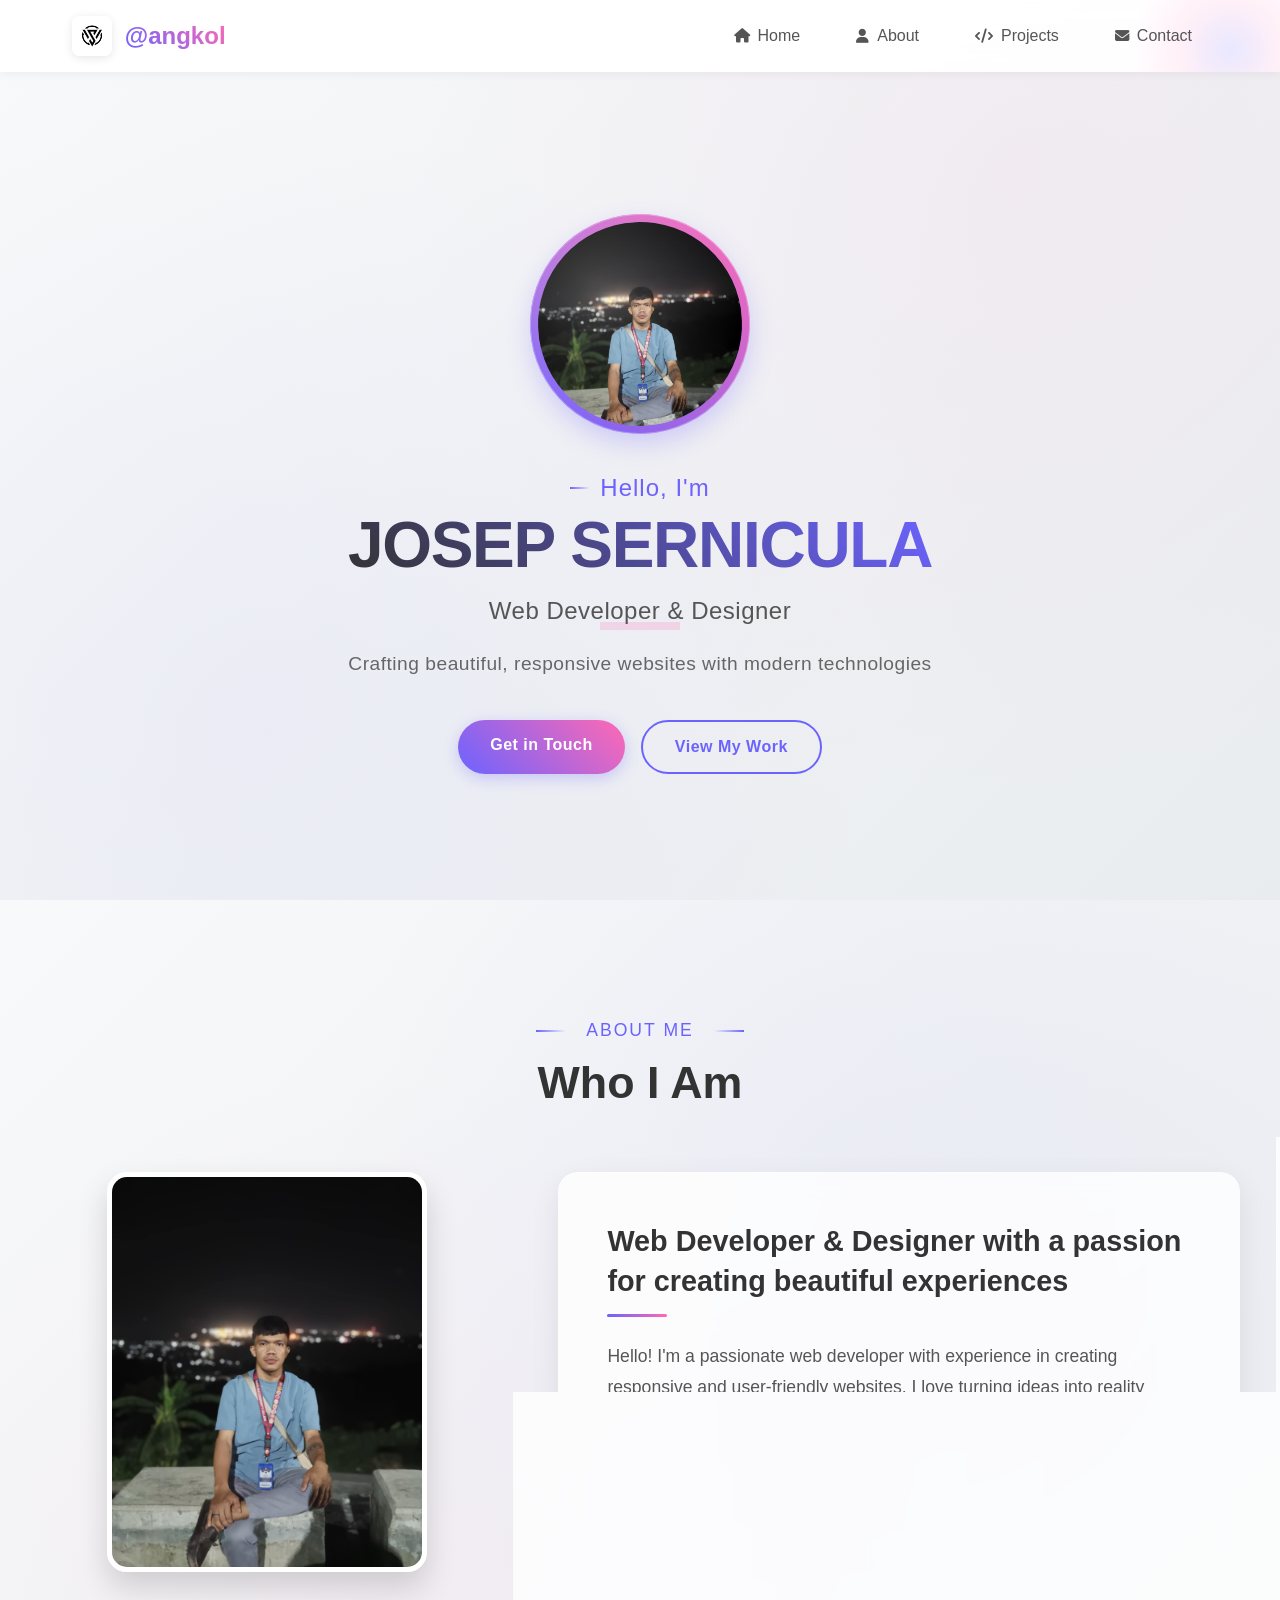
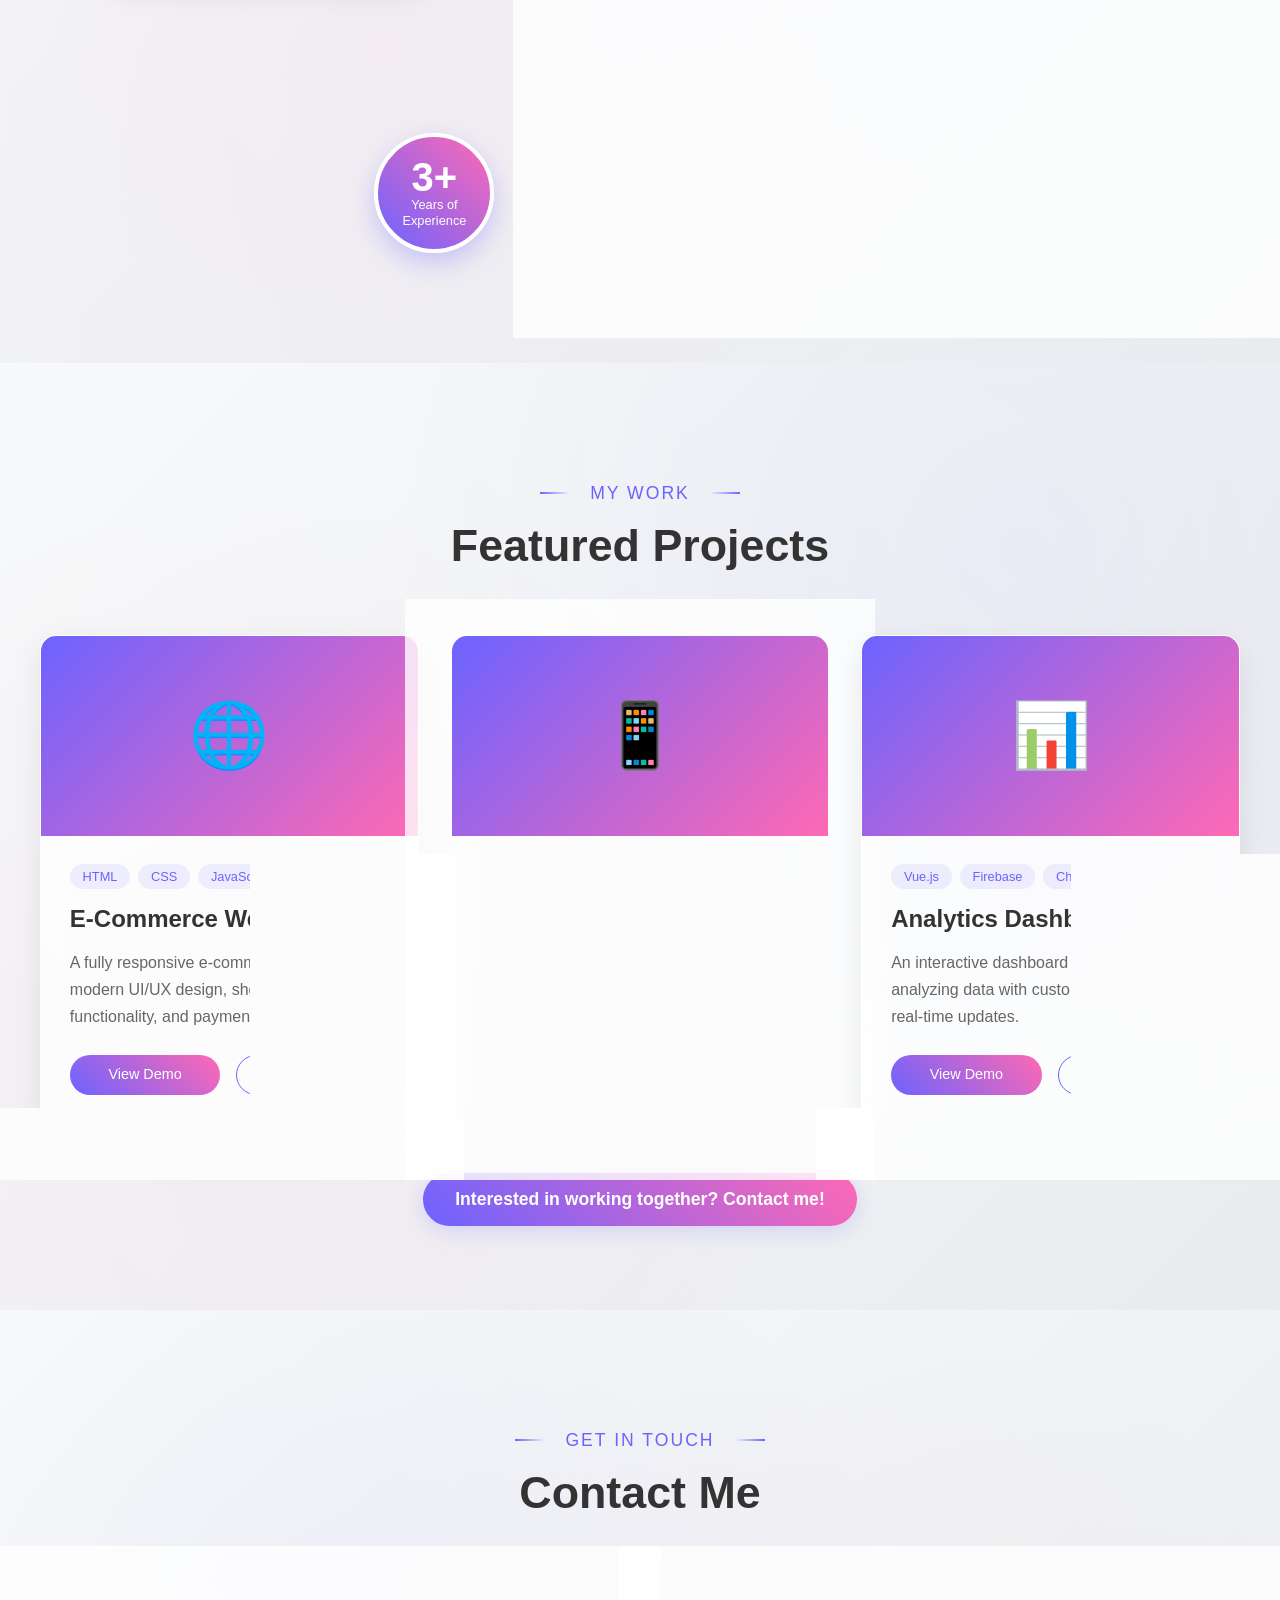
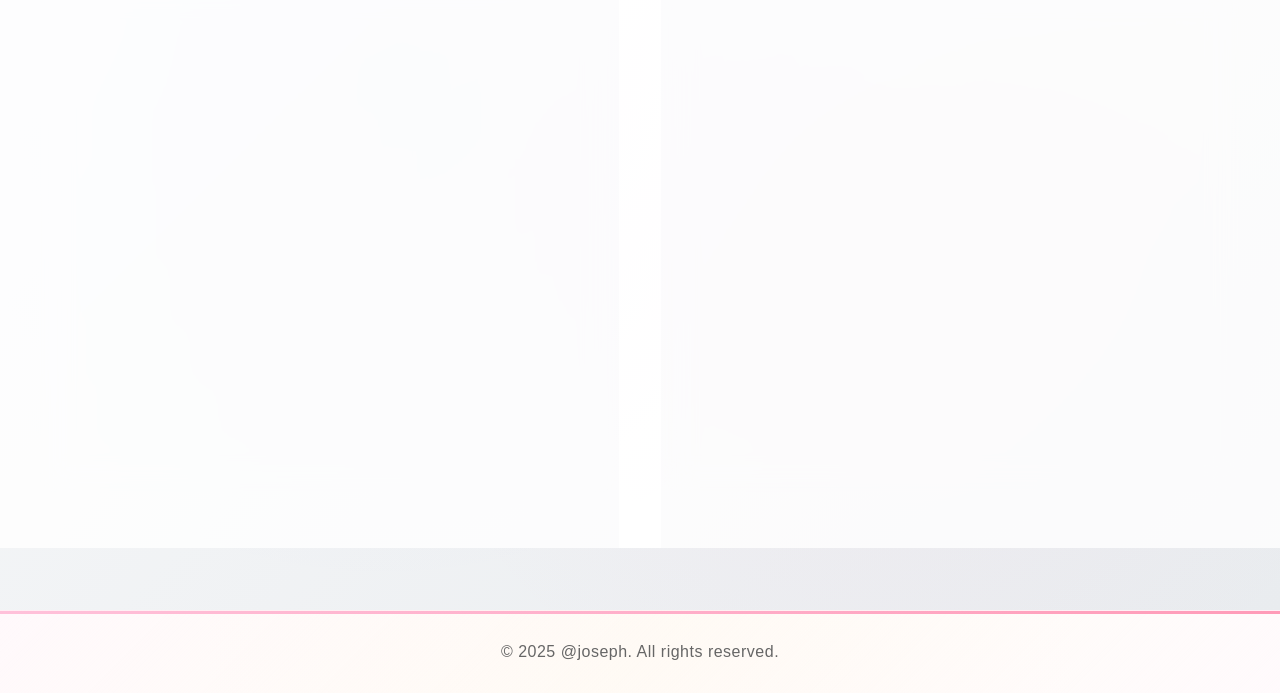
==== commit b496fbc3: "fix" ====
--- a/index.html
+++ b/index.html
@@ -51,6 +51,10 @@
                 .then(response => response.text())
                 .then(data => {
                     document.getElementById(elementId).innerHTML = data;
+                    // Trigger animation check after loading components
+                    if (elementId === 'footer-component') {
+                        setTimeout(initAnimations, 100);
+                    }
                 });
         }
         
@@ -63,6 +67,30 @@
             loadComponent('components/contact.html', 'contact-component');
             loadComponent('components/footer.html', 'footer-component');
         });
+        
+        // Initialize animations
+        function initAnimations() {
+            // Scroll animation function
+            const animateOnScroll = () => {
+                const elements = document.querySelectorAll('.fade-in, .slide-in-left, .slide-in-right, .scale-in');
+                
+                elements.forEach(element => {
+                    const elementPosition = element.getBoundingClientRect().top;
+                    const windowHeight = window.innerHeight;
+                    
+                    // If element is in viewport
+                    if (elementPosition < windowHeight - 100) {
+                        element.classList.add('active');
+                    }
+                });
+            };
+            
+            // Run once on load
+            animateOnScroll();
+            
+            // Add scroll event listener
+            window.addEventListener('scroll', animateOnScroll);
+        }
     </script>
 </body>
 </html>
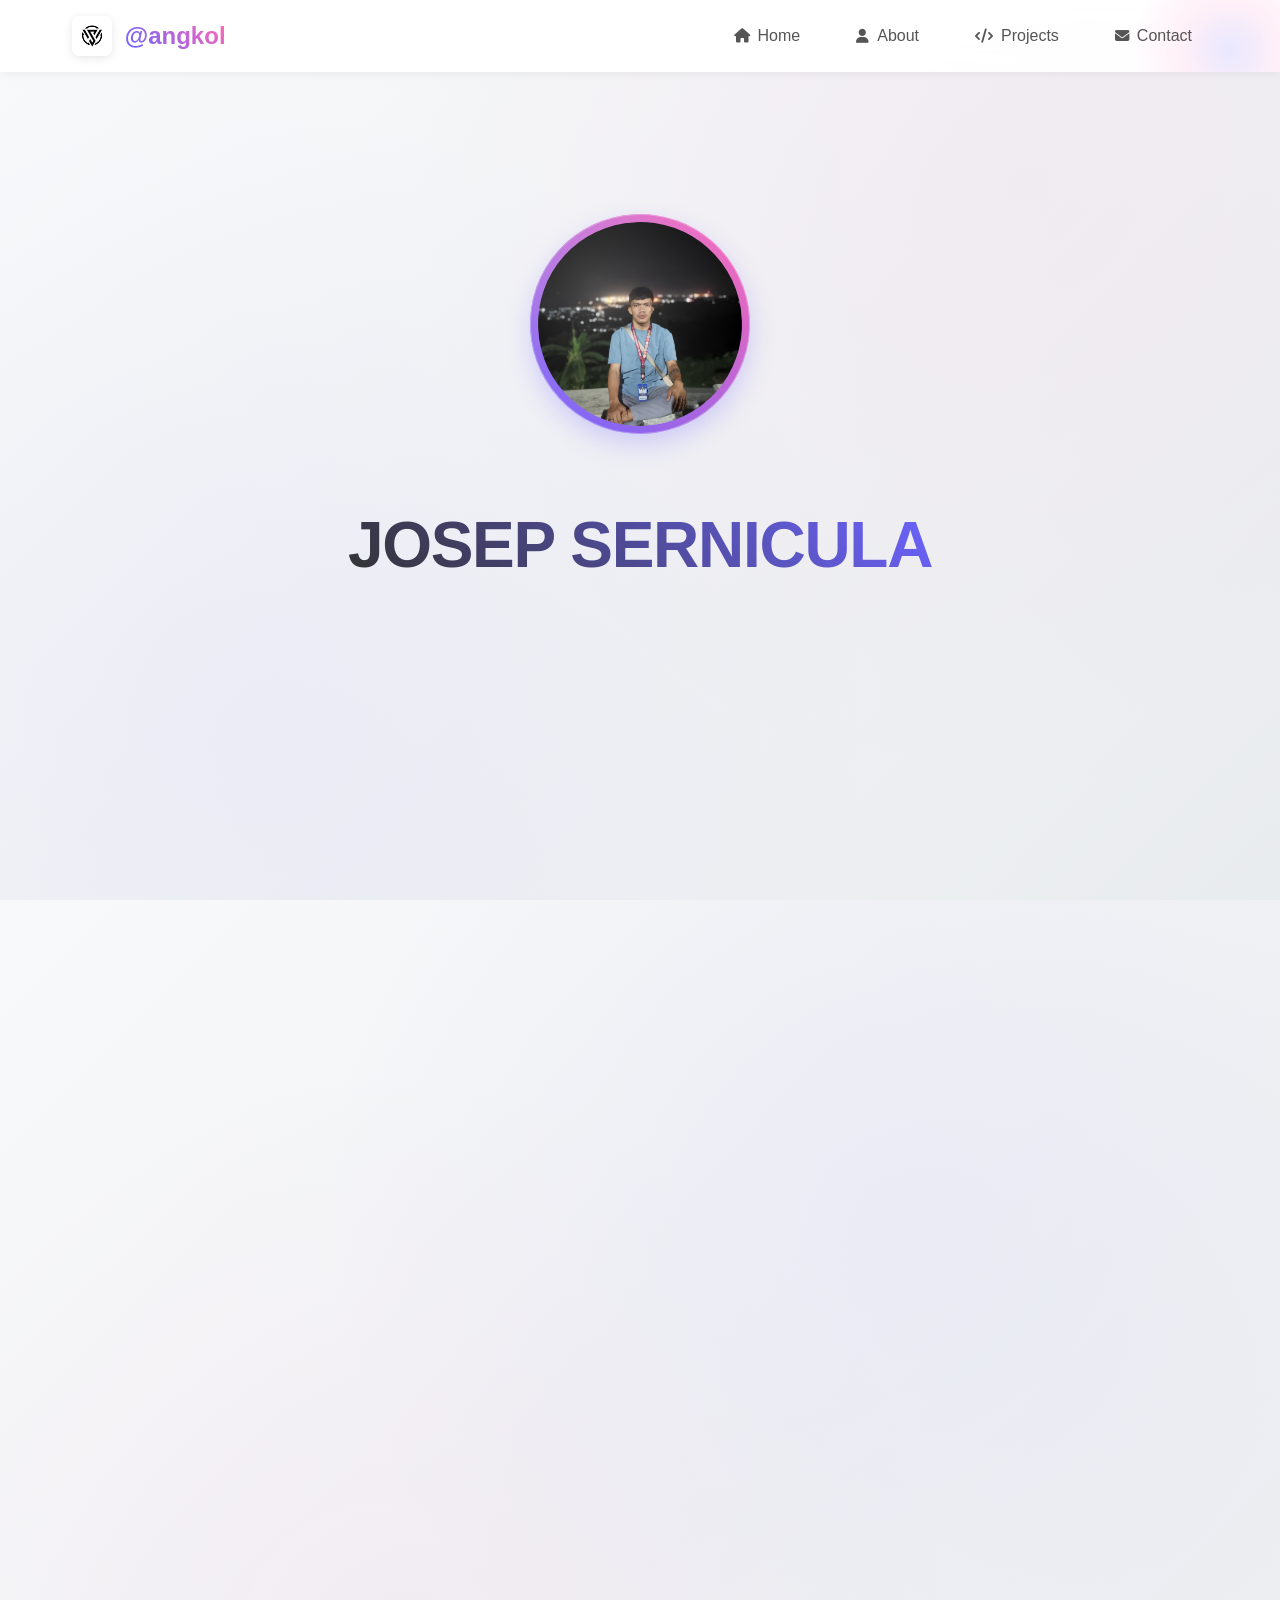
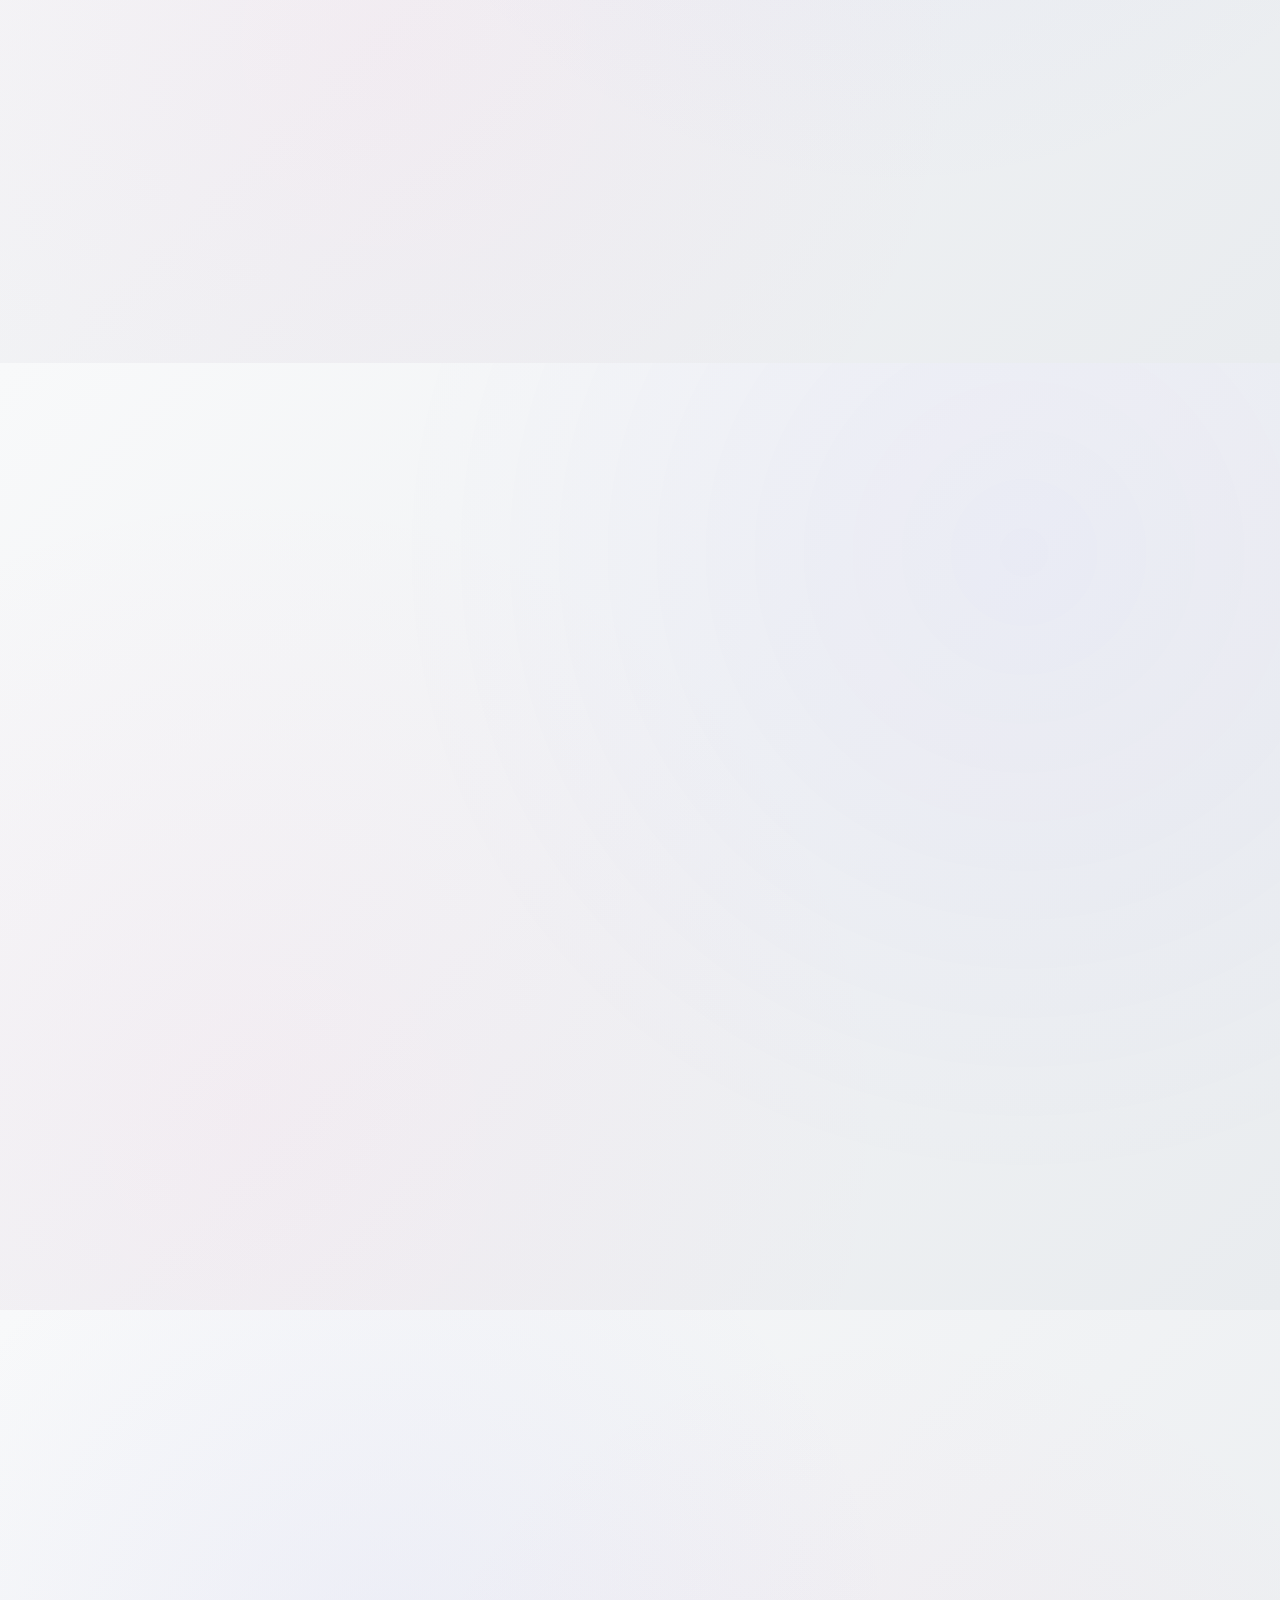
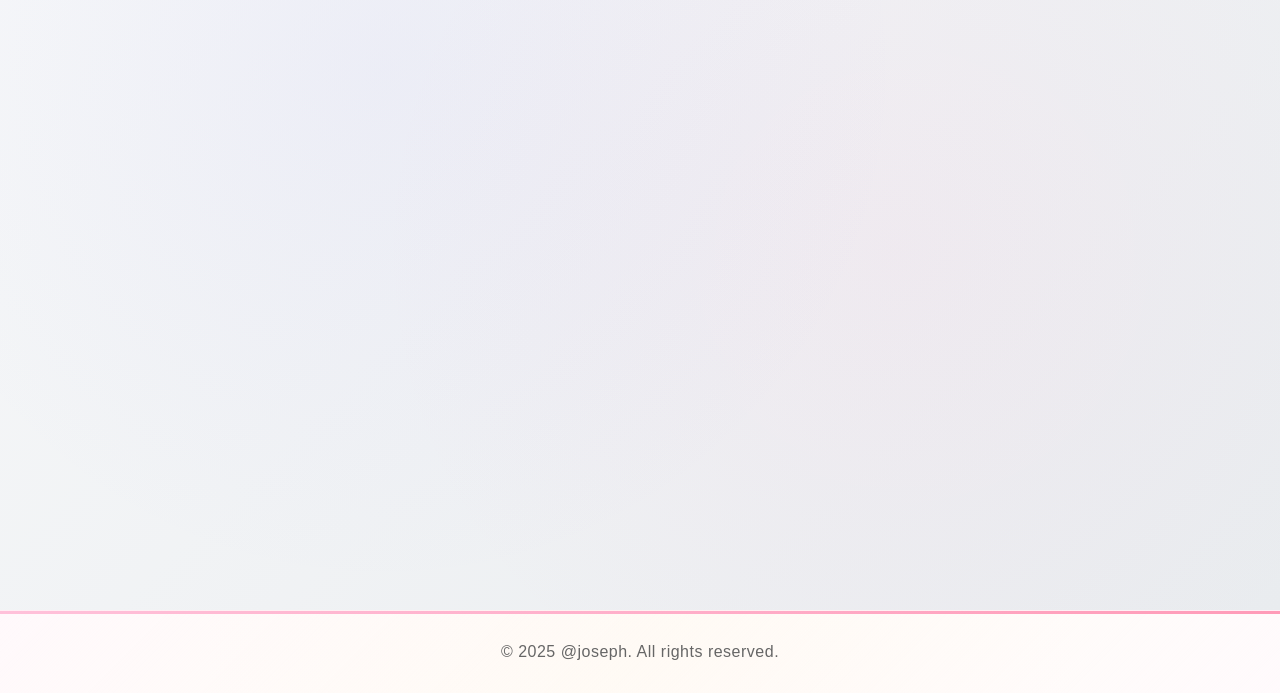
==== commit 3509e1af: "fix some issues" ====
--- a/index.html
+++ b/index.html
@@ -51,10 +51,6 @@
                 .then(response => response.text())
                 .then(data => {
                     document.getElementById(elementId).innerHTML = data;
-                    // Trigger animation check after loading components
-                    if (elementId === 'footer-component') {
-                        setTimeout(initAnimations, 100);
-                    }
                 });
         }
         
@@ -67,30 +63,6 @@
             loadComponent('components/contact.html', 'contact-component');
             loadComponent('components/footer.html', 'footer-component');
         });
-        
-        // Initialize animations
-        function initAnimations() {
-            // Scroll animation function
-            const animateOnScroll = () => {
-                const elements = document.querySelectorAll('.fade-in, .slide-in-left, .slide-in-right, .scale-in');
-                
-                elements.forEach(element => {
-                    const elementPosition = element.getBoundingClientRect().top;
-                    const windowHeight = window.innerHeight;
-                    
-                    // If element is in viewport
-                    if (elementPosition < windowHeight - 100) {
-                        element.classList.add('active');
-                    }
-                });
-            };
-            
-            // Run once on load
-            animateOnScroll();
-            
-            // Add scroll event listener
-            window.addEventListener('scroll', animateOnScroll);
-        }
     </script>
 </body>
-</html>+</html> 
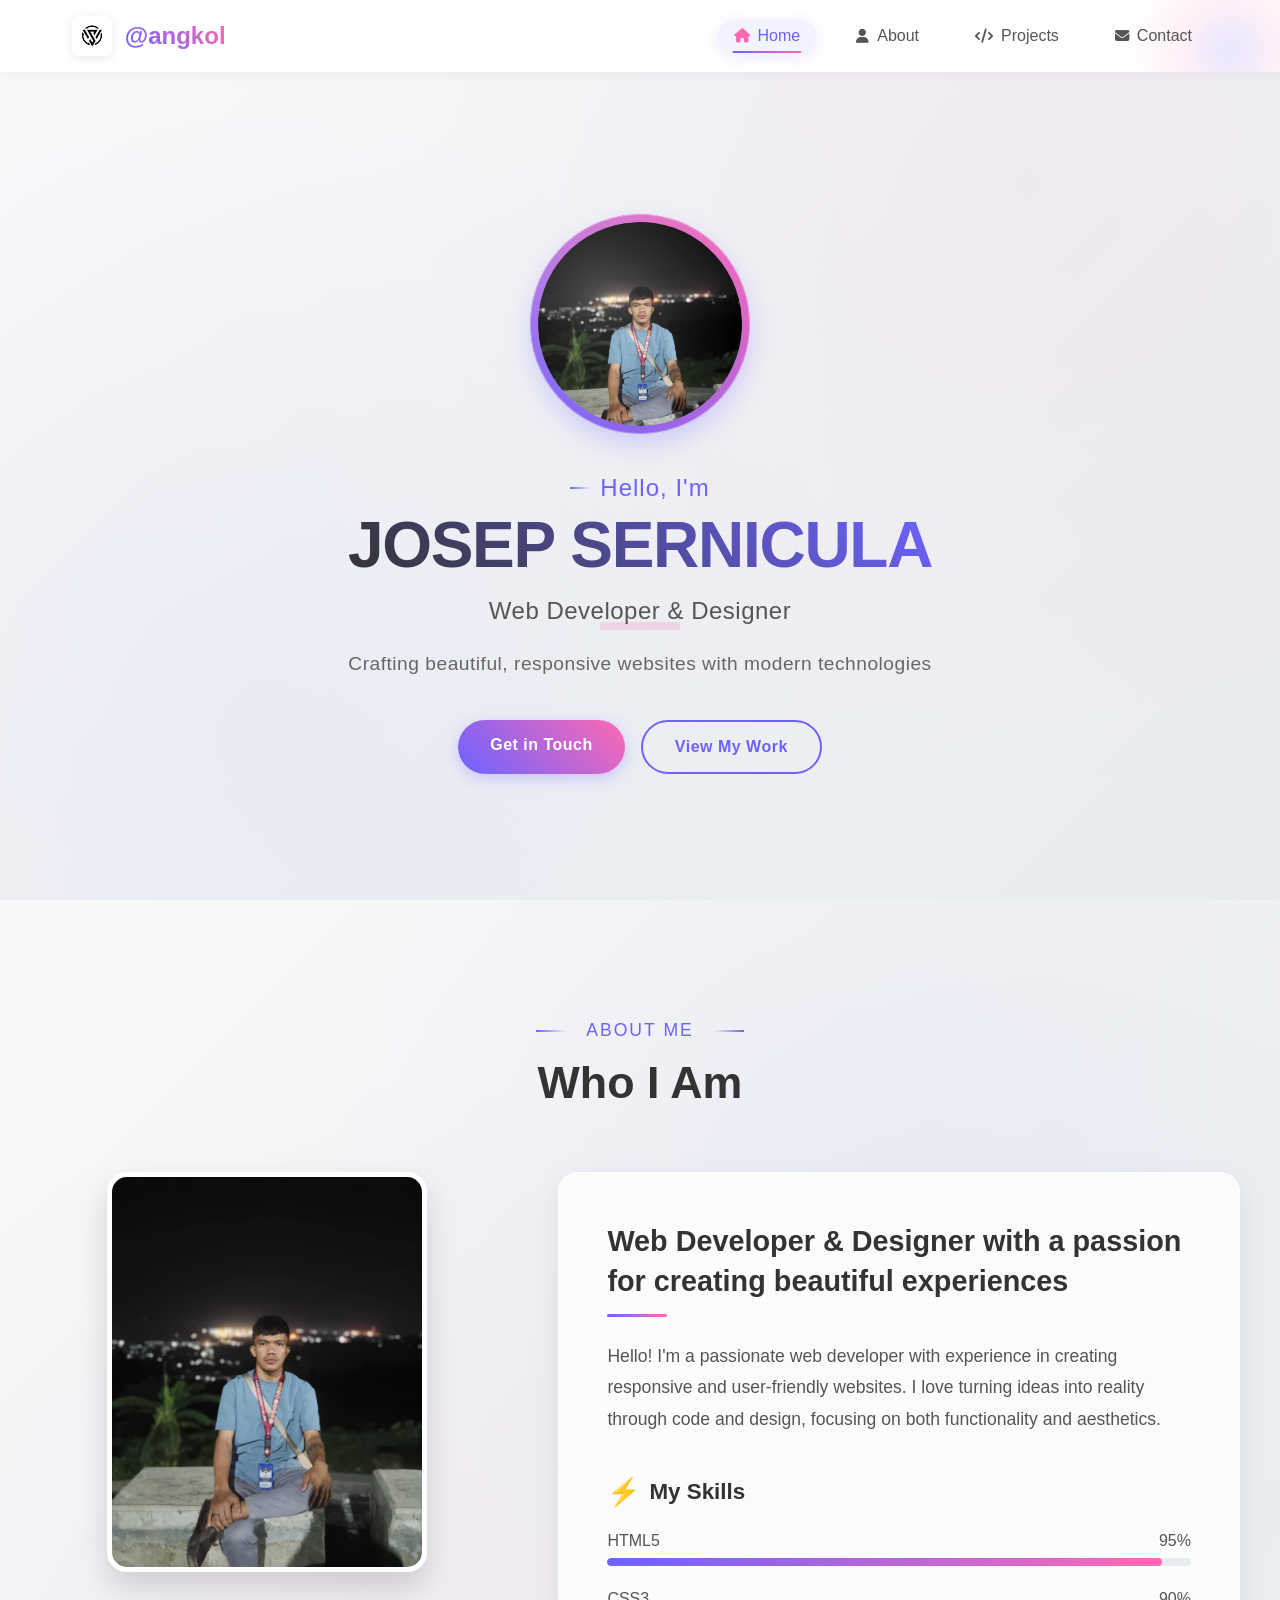
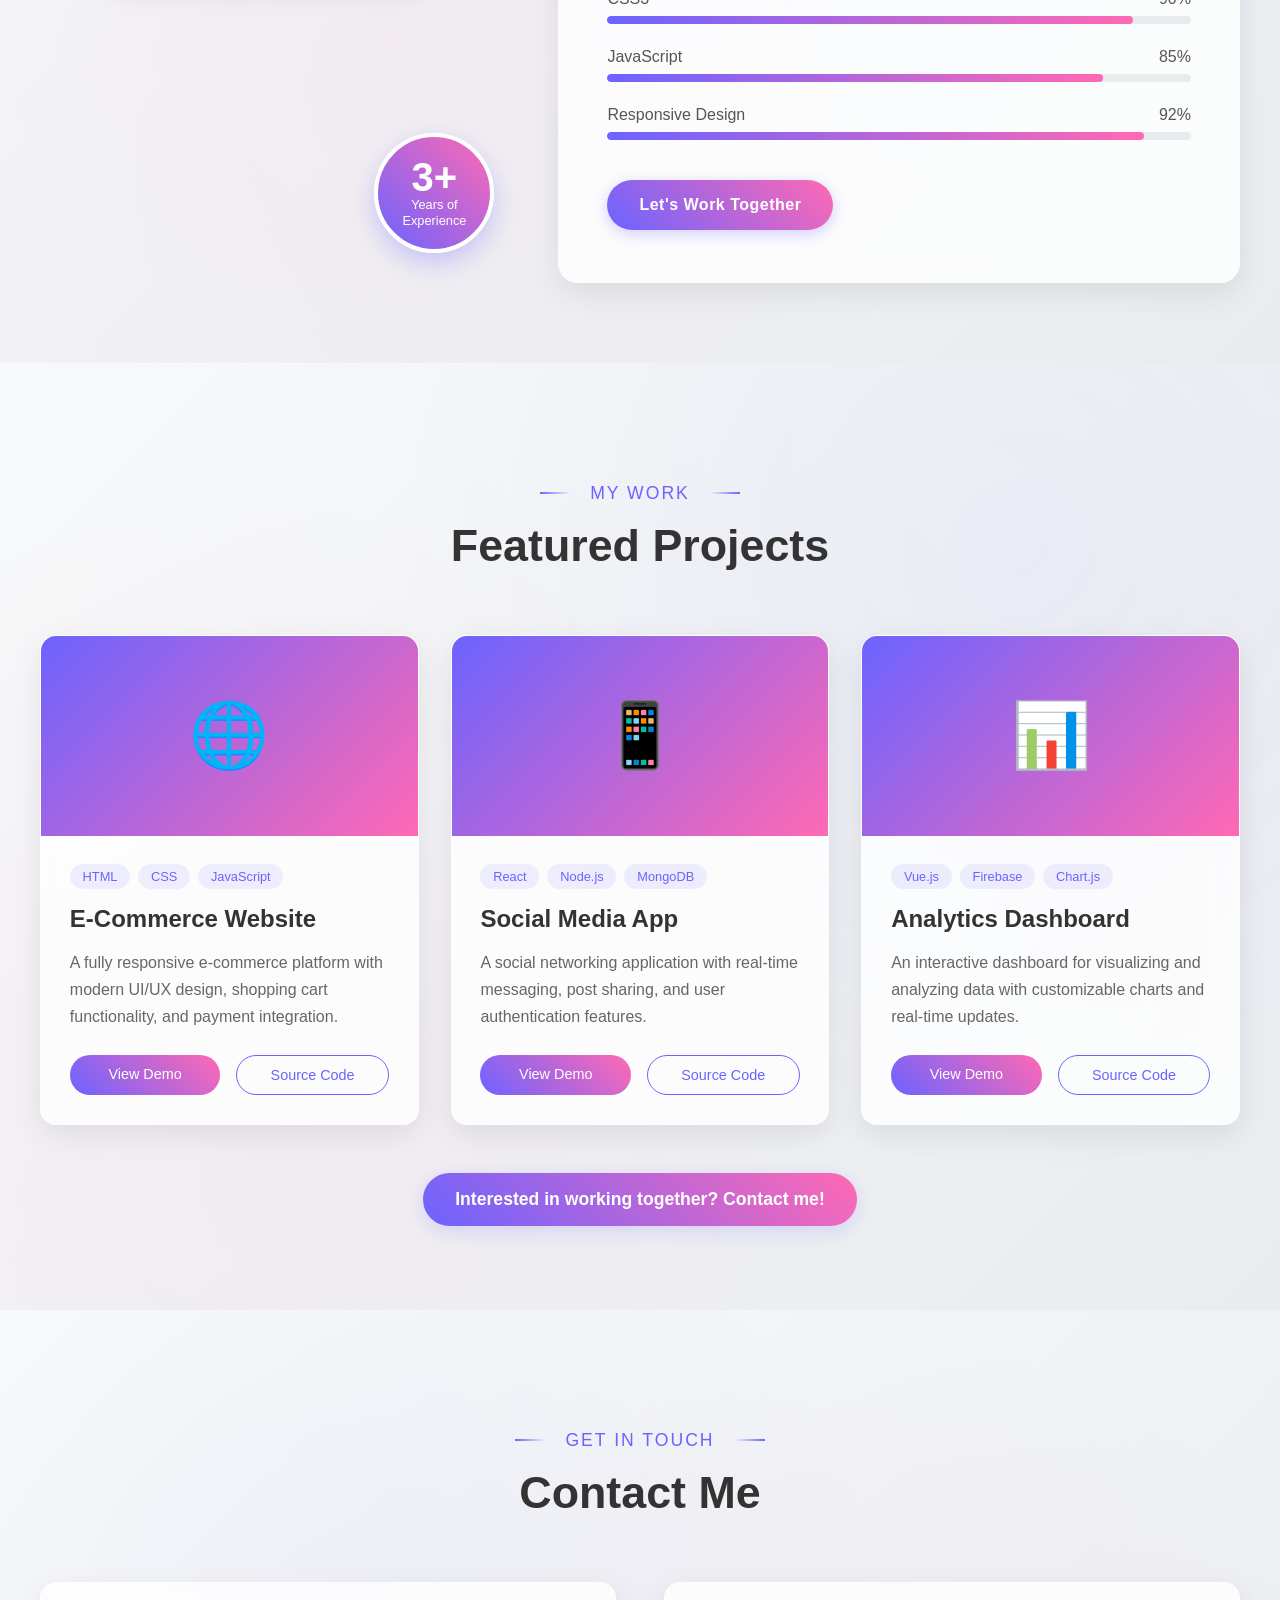
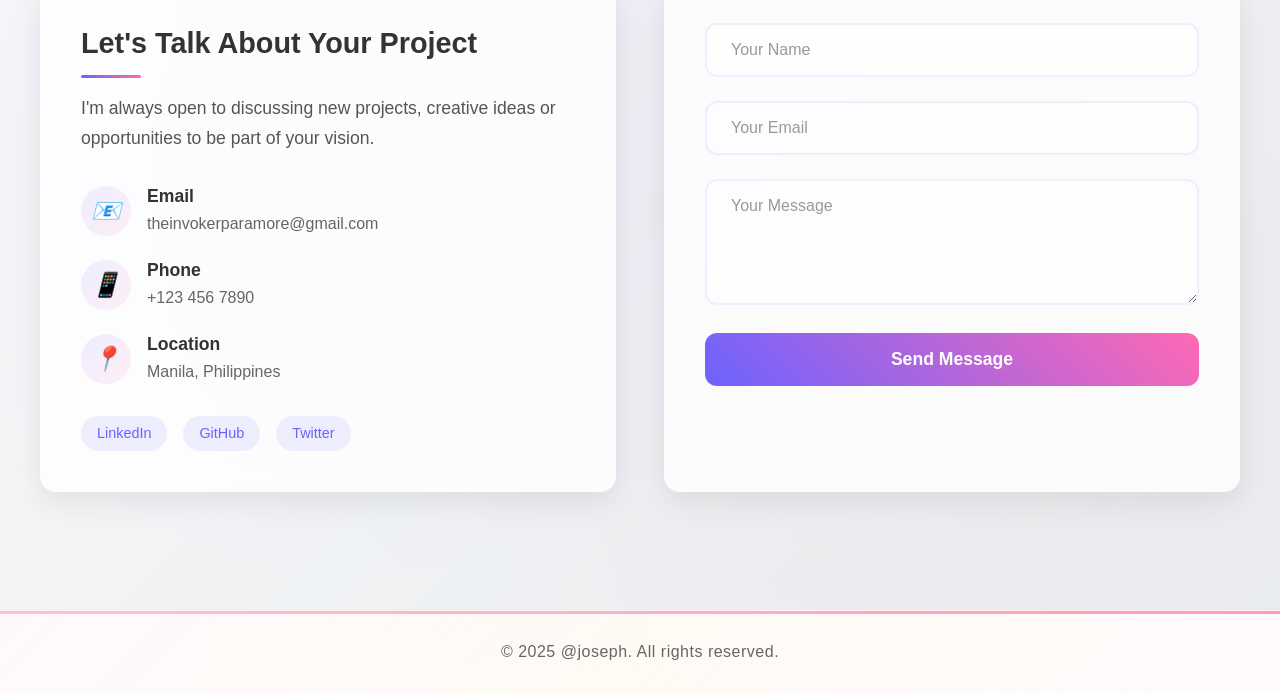
==== commit d3405bb7: "fix some issues" ====
--- a/index.html
+++ b/index.html
@@ -3,7 +3,7 @@
 <head>
     <meta charset="UTF-8">
     <meta name="viewport" content="width=device-width, initial-scale=1.0">
-    <title>Josep Portfolio</title>
+    <title>document</title>
     <link rel="stylesheet" href="https://cdnjs.cloudflare.com/ajax/libs/font-awesome/6.4.0/css/all.min.css">
     <link rel="stylesheet" href="assets/css/style.css">
     <link rel="stylesheet" href="assets/css/header.css">
@@ -15,53 +15,442 @@
 </head>
 <body>
     <!-- Header Component -->
-    <div id="header-component"></div>
+    <header>
+        <nav class="nav-container">
+            <div class="logo-container">
+                <a href="#home" class="logo-link">
+                    <img src="assets/img/logo.jpg" alt="Logo" class="logo-img">
+                    <span class="logo-text">@angkol</span>
+                </a>
+            </div>
+            <div class="menu-toggle" id="menu-toggle">
+                <span class="bar"></span>
+                <span class="bar"></span>
+                <span class="bar"></span>
+            </div>
+            <ul class="nav-links" id="nav-links">
+                <li><a href="#home" class="nav-item"><i class="fas fa-home"></i> Home</a></li>
+                <li><a href="#about" class="nav-item"><i class="fas fa-user"></i> About</a></li>
+                <li><a href="#projects" class="nav-item"><i class="fas fa-code"></i> Projects</a></li>
+                <li><a href="#contact" class="nav-item"><i class="fas fa-envelope"></i> Contact</a></li>
+            </ul>
+        </nav>
+        <div class="nav-background-gradient"></div>
+    </header>
     
     <!-- Main Content -->
     <main>
         <!-- Home Section -->
-        <section id="home">
-            <div id="home-component"></div>
+        <section id="home" class="home-section">
+            <div class="hero">
+                <div class="profile-container scale-in">
+                    <div class="profile-frame">
+                        <img src="assets/img/profile.jpg" alt="Roeverl Gayrama" class="profile-image">
+                        <div class="profile-decoration"></div>
+                    </div>
+                </div>
+                <div class="hero-content">
+                    <span class="hero-greeting fade-in">Hello, I'm</span>
+                    <h1 class="fade-in delay-100">Josep Sernicula</h1>
+                    <div class="hero-title fade-in delay-200">
+                        <span class="hero-title-text">Web Developer & Designer</span>
+                        <span class="hero-title-decoration"></span>
+                    </div>
+                    <p class="hero-description fade-in delay-300">Crafting beautiful, responsive websites with modern technologies</p>
+                    <div class="hero-buttons fade-in delay-400">
+                        <a href="#contact" class="home-button primary-button">Get in Touch</a>
+                        <a href="#projects" class="home-button secondary-button">View My Work</a>
+                    </div>
+                </div>
+            </div>
         </section>
         
         <!-- About Section -->
-        <section id="about">
-            <div id="about-component"></div>
+        <section id="about" class="about-section">
+            <div class="section-header fade-in">
+                <span class="section-subtitle">About Me</span>
+                <h2 class="section-title">Who I Am</h2>
+            </div>
+            <div class="about-content">
+                <div class="about-image-container slide-in-left">
+                    <div class="about-image-frame">
+                        <img src="assets/img/profile.jpg" alt="Roeverl Gayrama" class="about-image">
+                    </div>
+                    <div class="experience-badge scale-in delay-300">
+                        <span class="experience-number">3+</span>
+                        <span class="experience-text">Years of<br>Experience</span>
+                    </div>
+                </div>
+                <div class="about-text slide-in-right">
+                    <h3 class="fade-in">Web Developer & Designer with a passion for creating beautiful experiences</h3>
+                    <p class="fade-in delay-100">Hello! I'm a passionate web developer with experience in creating responsive and user-friendly websites. I love turning ideas into reality through code and design, focusing on both functionality and aesthetics.</p>
+                    <div class="about-skills fade-in delay-200">
+                        <h4>My Skills</h4>
+                        <div class="skills-container">
+                            <div class="skill-item fade-in delay-100">
+                                <div class="skill-info">
+                                    <span>HTML5</span>
+                                    <span>95%</span>
+                                </div>
+                                <div class="skill-bar">
+                                    <div class="skill-progress" style="width: 95%"></div>
+                                </div>
+                            </div>
+                            <div class="skill-item fade-in delay-200">
+                                <div class="skill-info">
+                                    <span>CSS3</span>
+                                    <span>90%</span>
+                                </div>
+                                <div class="skill-bar">
+                                    <div class="skill-progress" style="width: 90%"></div>
+                                </div>
+                            </div>
+                            <div class="skill-item fade-in delay-300">
+                                <div class="skill-info">
+                                    <span>JavaScript</span>
+                                    <span>85%</span>
+                                </div>
+                                <div class="skill-bar">
+                                    <div class="skill-progress" style="width: 85%"></div>
+                                </div>
+                            </div>
+                            <div class="skill-item fade-in delay-400">
+                                <div class="skill-info">
+                                    <span>Responsive Design</span>
+                                    <span>92%</span>
+                                </div>
+                                <div class="skill-bar">
+                                    <div class="skill-progress" style="width: 92%"></div>
+                                </div>
+                            </div>
+                        </div>
+                    </div>
+                    <a href="#contact" class="about-cta fade-in delay-500">Let's Work Together</a>
+                </div>
+            </div>
         </section>
         
         <!-- Projects Section -->
-        <section id="projects">
-            <div id="project-component"></div>
+        <section id="projects" class="projects-section">
+            <div class="section-header fade-in">
+                <span class="section-subtitle">My Work</span>
+                <h2 class="section-title">Featured Projects</h2>
+            </div>
+            <div class="projects-grid">
+                <div class="project-card fade-in">
+                    <div class="project-img-container scale-in">
+                        <div class="project-img-placeholder">
+                            <span class="project-img-icon">🌐</span>
+                        </div>
+                    </div>
+                    <div class="project-content">
+                        <div class="project-tags">
+                            <span>HTML</span>
+                            <span>CSS</span>
+                            <span>JavaScript</span>
+                        </div>
+                        <h3>E-Commerce Website</h3>
+                        <p>A fully responsive e-commerce platform with modern UI/UX design, shopping cart functionality, and payment integration.</p>
+                        <div class="project-links">
+                            <a href="#" class="project-link">View Demo</a>
+                            <a href="#" class="project-link">Source Code</a>
+                        </div>
+                    </div>
+                </div>
+                <div class="project-card fade-in delay-200">
+                    <div class="project-img-container scale-in delay-200">
+                        <div class="project-img-placeholder">
+                            <span class="project-img-icon">📱</span>
+                        </div>
+                    </div>
+                    <div class="project-content">
+                        <div class="project-tags">
+                            <span>React</span>
+                            <span>Node.js</span>
+                            <span>MongoDB</span>
+                        </div>
+                        <h3>Social Media App</h3>
+                        <p>A social networking application with real-time messaging, post sharing, and user authentication features.</p>
+                        <div class="project-links">
+                            <a href="#" class="project-link">View Demo</a>
+                            <a href="#" class="project-link">Source Code</a>
+                        </div>
+                    </div>
+                </div>
+                <div class="project-card fade-in delay-400">
+                    <div class="project-img-container scale-in delay-400">
+                        <div class="project-img-placeholder">
+                            <span class="project-img-icon">📊</span>
+                        </div>
+                    </div>
+                    <div class="project-content">
+                        <div class="project-tags">
+                            <span>Vue.js</span>
+                            <span>Firebase</span>
+                            <span>Chart.js</span>
+                        </div>
+                        <h3>Analytics Dashboard</h3>
+                        <p>An interactive dashboard for visualizing and analyzing data with customizable charts and real-time updates.</p>
+                        <div class="project-links">
+                            <a href="#" class="project-link">View Demo</a>
+                            <a href="#" class="project-link">Source Code</a>
+                        </div>
+                    </div>
+                </div>
+            </div>
+            <div class="more-projects fade-in delay-500">
+                <a href="#contact" class="more-projects-btn">Interested in working together? Contact me!</a>
+            </div>
         </section>
         
         <!-- Contact Section -->
-        <section id="contact">
-            <div id="contact-component"></div>
+        <section id="contact" class="contact-section">
+            <div class="section-header fade-in">
+                <span class="section-subtitle">Get In Touch</span>
+                <h2 class="section-title">Contact Me</h2>
+            </div>
+            <div class="contact-content">
+                <div class="contact-info slide-in-left">
+                    <div class="contact-heading">
+                        <h3>Let's Talk About Your Project</h3>
+                        <p>I'm always open to discussing new projects, creative ideas or opportunities to be part of your vision.</p>
+                    </div>
+                    <div class="contact-details">
+                        <div class="contact-item fade-in delay-100">
+                            <div class="contact-icon">
+                                <i>📧</i>
+                            </div>
+                            <div class="contact-text">
+                                <h4>Email</h4>
+                                <p>theinvokerparamore@gmail.com</p>
+                            </div>
+                        </div>
+                        <div class="contact-item fade-in delay-200">
+                            <div class="contact-icon">
+                                <i>📱</i>
+                            </div>
+                            <div class="contact-text">
+                                <h4>Phone</h4>
+                                <p>+123 456 7890</p>
+                            </div>
+                        </div>
+                        <div class="contact-item fade-in delay-300">
+                            <div class="contact-icon">
+                                <i>📍</i>
+                            </div>
+                            <div class="contact-text">
+                                <h4>Location</h4>
+                                <p>Manila, Philippines</p>
+                            </div>
+                        </div>
+                    </div>
+                    <div class="social-links fade-in delay-400">
+                        <a href="#" class="social-link">LinkedIn</a>
+                        <a href="#" class="social-link">GitHub</a>
+                        <a href="#" class="social-link">Twitter</a>
+                    </div>
+                </div>
+                <form id="contactForm" class="contact-form slide-in-right">
+                    <div class="form-group fade-in delay-100">
+                        <input type="text" id="name" name="name" placeholder="Your Name" required>
+                    </div>
+                    <div class="form-group fade-in delay-200">
+                        <input type="email" id="email" name="email" placeholder="Your Email" required>
+                    </div>
+                    <div class="form-group fade-in delay-300">
+                        <textarea id="message" name="message" placeholder="Your Message" rows="5" required></textarea>
+                    </div>
+                    <button type="submit" id="submitBtn" class="submit-btn fade-in delay-400">
+                        <span id="submitText">Send Message</span>
+                        <span id="loadingSpinner" class="loading-spinner" style="display: none;"></span>
+                    </button>
+                    <div id="toast" class="toast" style="display: none;">
+                        <div class="toast-content">
+                            <div id="toastTitle" class="toast-title"></div>
+                            <div id="toastDescription" class="toast-description"></div>
+                        </div>
+                        <button id="toastClose" class="toast-close">×</button>
+                    </div>
+                </form>
+            </div>
         </section>
     </main>
     
     <!-- Footer Component -->
-    <div id="footer-component"></div>
+    <footer class="footer">
+        <div class="footer-content">
+            <p>&copy; 2025 @joseph. All rights reserved.</p>
+        </div>
+    </footer>
     
-    <!-- JavaScript for loading components -->
+    <!-- JavaScript for animations and functionality -->
     <script>
-        // Function to load HTML components
-        function loadComponent(url, elementId) {
-            fetch(url)
-                .then(response => response.text())
-                .then(data => {
-                    document.getElementById(elementId).innerHTML = data;
-                });
-        }
-        
-        // Load all components when the page loads
         document.addEventListener('DOMContentLoaded', function() {
-            loadComponent('components/header.html', 'header-component');
-            loadComponent('components/home.html', 'home-component');
-            loadComponent('components/about.html', 'about-component');
-            loadComponent('components/project.html', 'project-component');
-            loadComponent('components/contact.html', 'contact-component');
-            loadComponent('components/footer.html', 'footer-component');
+            // Toggle mobile menu
+            const menuToggle = document.getElementById('menu-toggle');
+            const navLinks = document.getElementById('nav-links');
+            
+            menuToggle.addEventListener('click', function() {
+                navLinks.classList.toggle('active');
+                menuToggle.classList.toggle('active');
+            });
+            
+            // Add active class to current section
+            const navItems = document.querySelectorAll('.nav-item');
+            const sections = document.querySelectorAll('section');
+            
+            // Scroll animation function
+            const animateOnScroll = () => {
+                const elements = document.querySelectorAll('.fade-in, .slide-in-left, .slide-in-right, .scale-in');
+                
+                elements.forEach(element => {
+                    const elementPosition = element.getBoundingClientRect().top;
+                    const windowHeight = window.innerHeight;
+                    
+                    // If element is in viewport
+                    if (elementPosition < windowHeight - 100) {
+                        element.classList.add('active');
+                    }
+                });
+                
+                // Update active nav item
+                let current = '';
+                sections.forEach(section => {
+                    const sectionTop = section.offsetTop;
+                    const sectionHeight = section.clientHeight;
+                    if(scrollY >= (sectionTop - 200)) {
+                        current = section.getAttribute('id');
+                    }
+                });
+                
+                navItems.forEach(item => {
+                    item.classList.remove('active');
+                    if(item.getAttribute('href').substring(1) === current) {
+                        item.classList.add('active');
+                    }
+                });
+            };
+            
+            // Run once on load
+            setTimeout(animateOnScroll, 100);
+            
+            // Add scroll event listener
+            window.addEventListener('scroll', animateOnScroll);
+            
+            // Contact form handling
+            const contactForm = document.getElementById('contactForm');
+            if (contactForm) {
+                const submitBtn = document.getElementById('submitBtn');
+                const submitText = document.getElementById('submitText');
+                const loadingSpinner = document.getElementById('loadingSpinner');
+                const toast = document.getElementById('toast');
+                const toastTitle = document.getElementById('toastTitle');
+                const toastDescription = document.getElementById('toastDescription');
+                const toastClose = document.getElementById('toastClose');
+                
+                // Form data state
+                let formData = {
+                    name: '',
+                    email: '',
+                    message: ''
+                };
+                
+                // Track submission state
+                let isSubmitting = false;
+                
+                // Toast function
+                function showToast({ title, description, variant = 'default' }) {
+                    toastTitle.textContent = title;
+                    toastDescription.textContent = description;
+                    toast.className = `toast ${variant}`;
+                    toast.style.display = 'flex';
+                    
+                    // Auto hide after 5 seconds
+                    setTimeout(() => {
+                        toast.style.display = 'none';
+                    }, 5000);
+                }
+                
+                // Close toast on click
+                toastClose.addEventListener('click', () => {
+                    toast.style.display = 'none';
+                });
+                
+                // Update form data on input
+                document.getElementById('name').addEventListener('input', (e) => {
+                    formData.name = e.target.value;
+                });
+                
+                document.getElementById('email').addEventListener('input', (e) => {
+                    formData.email = e.target.value;
+                });
+                
+                document.getElementById('message').addEventListener('input', (e) => {
+                    formData.message = e.target.value;
+                });
+                
+                // Form submission handler
+                contactForm.addEventListener('submit', async (e) => {
+                    e.preventDefault();
+                    
+                    if (!formData.name || !formData.email || !formData.message) {
+                        showToast({
+                            title: "Please fill in all fields",
+                            description: "All fields are required to submit the form.",
+                            variant: "destructive"
+                        });
+                        return;
+                    }
+                    
+                    isSubmitting = true;
+                    submitText.style.display = 'none';
+                    loadingSpinner.style.display = 'inline-block';
+                    submitBtn.disabled = true;
+                    
+                    try {
+                        // Replace this URL with your actual Formspree form ID
+                        const response = await fetch("https://formspree.io/f/", {
+                            method: "POST",
+                            headers: {
+                                "Content-Type": "application/json"
+                            },
+                            body: JSON.stringify({
+                                name: formData.name,
+                                email: formData.email,
+                                message: formData.message
+                            })
+                        });
+                        
+                        if (response.ok) {
+                            showToast({
+                                title: "Message sent!",
+                                description: "Thank you for your message. I'll get back to you soon."
+                            });
+                            // Reset form
+                            contactForm.reset();
+                            formData = {
+                                name: '',
+                                email: '',
+                                message: ''
+                            };
+                        } else {
+                            throw new Error("Failed to send message");
+                        }
+                    } catch (error) {
+                        showToast({
+                            title: "Failed to send message",
+                            description: "There was a problem sending your message. Please try again later.",
+                            variant: "destructive"
+                        });
+                        console.error("Error sending message:", error);
+                    } finally {
+                        isSubmitting = false;
+                        submitText.style.display = 'inline-block';
+                        loadingSpinner.style.display = 'none';
+                        submitBtn.disabled = false;
+                    }
+                });
+            }
         });
     </script>
 </body>
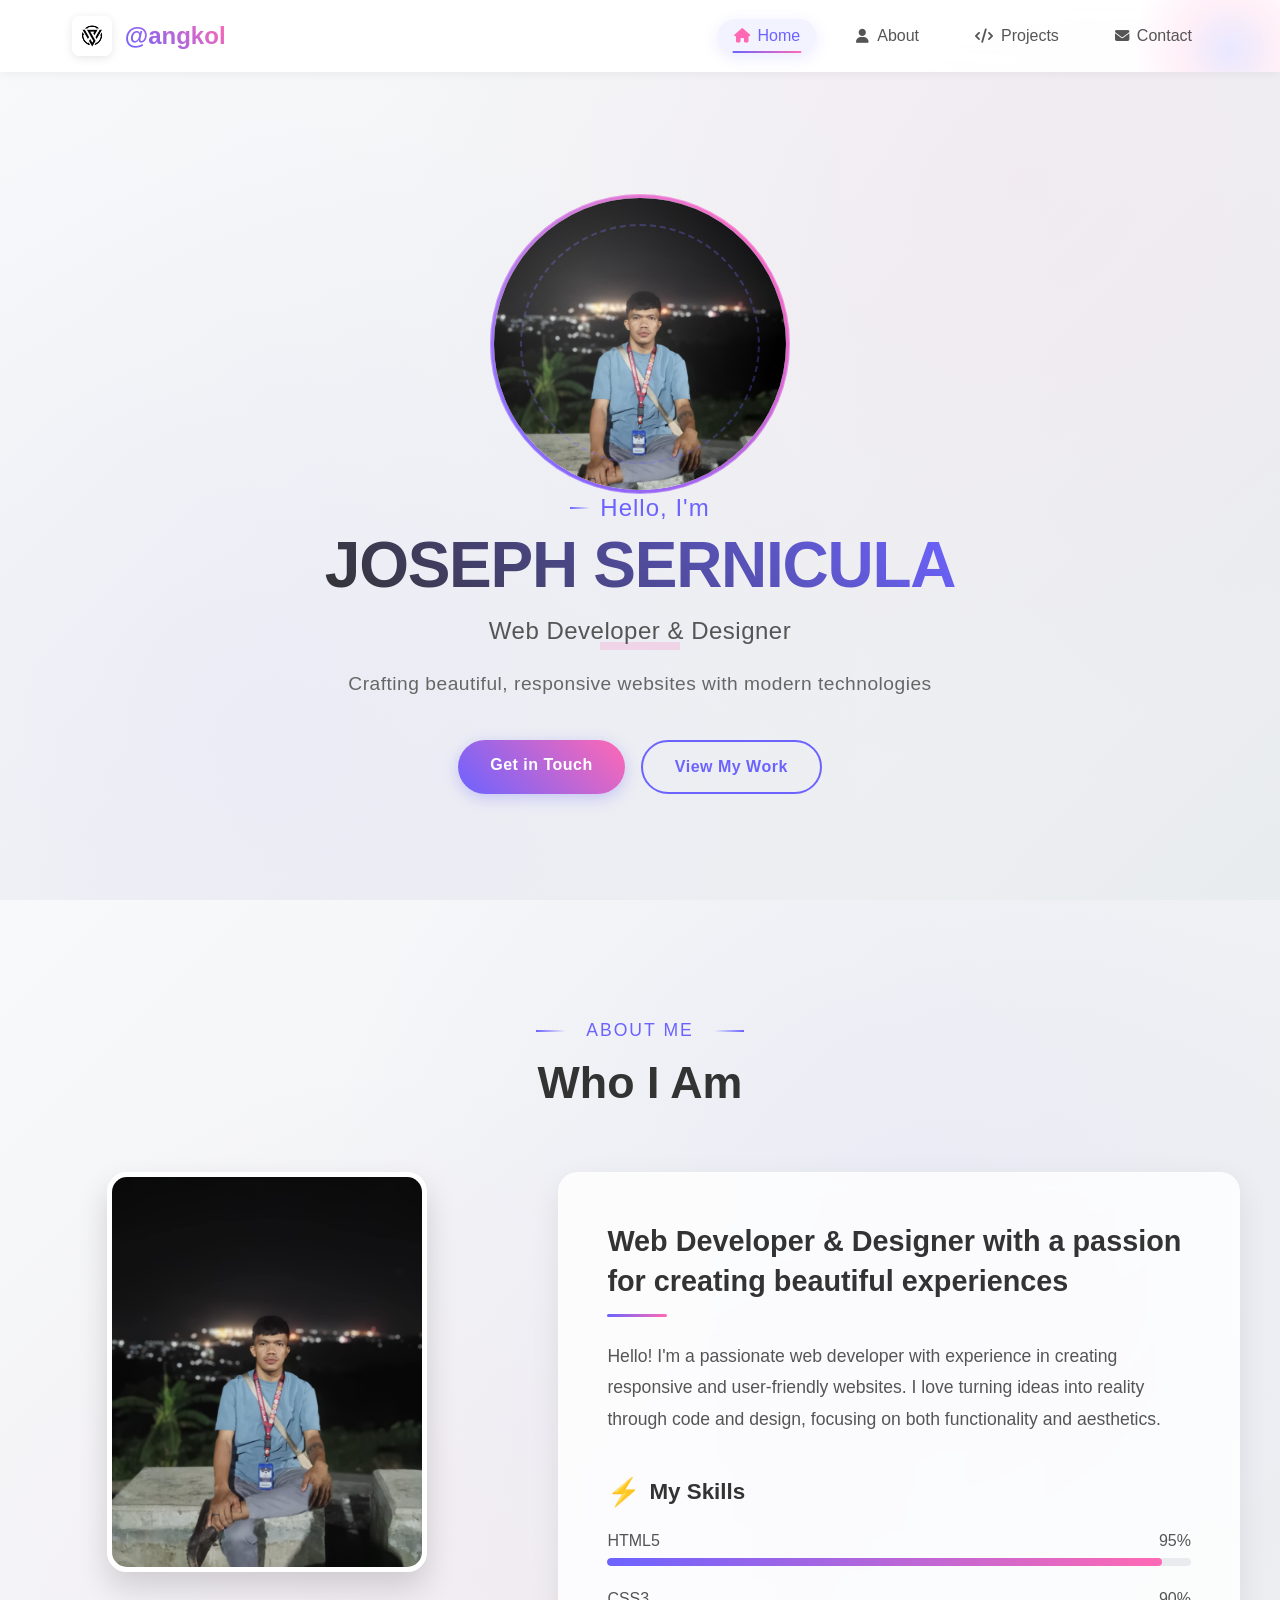
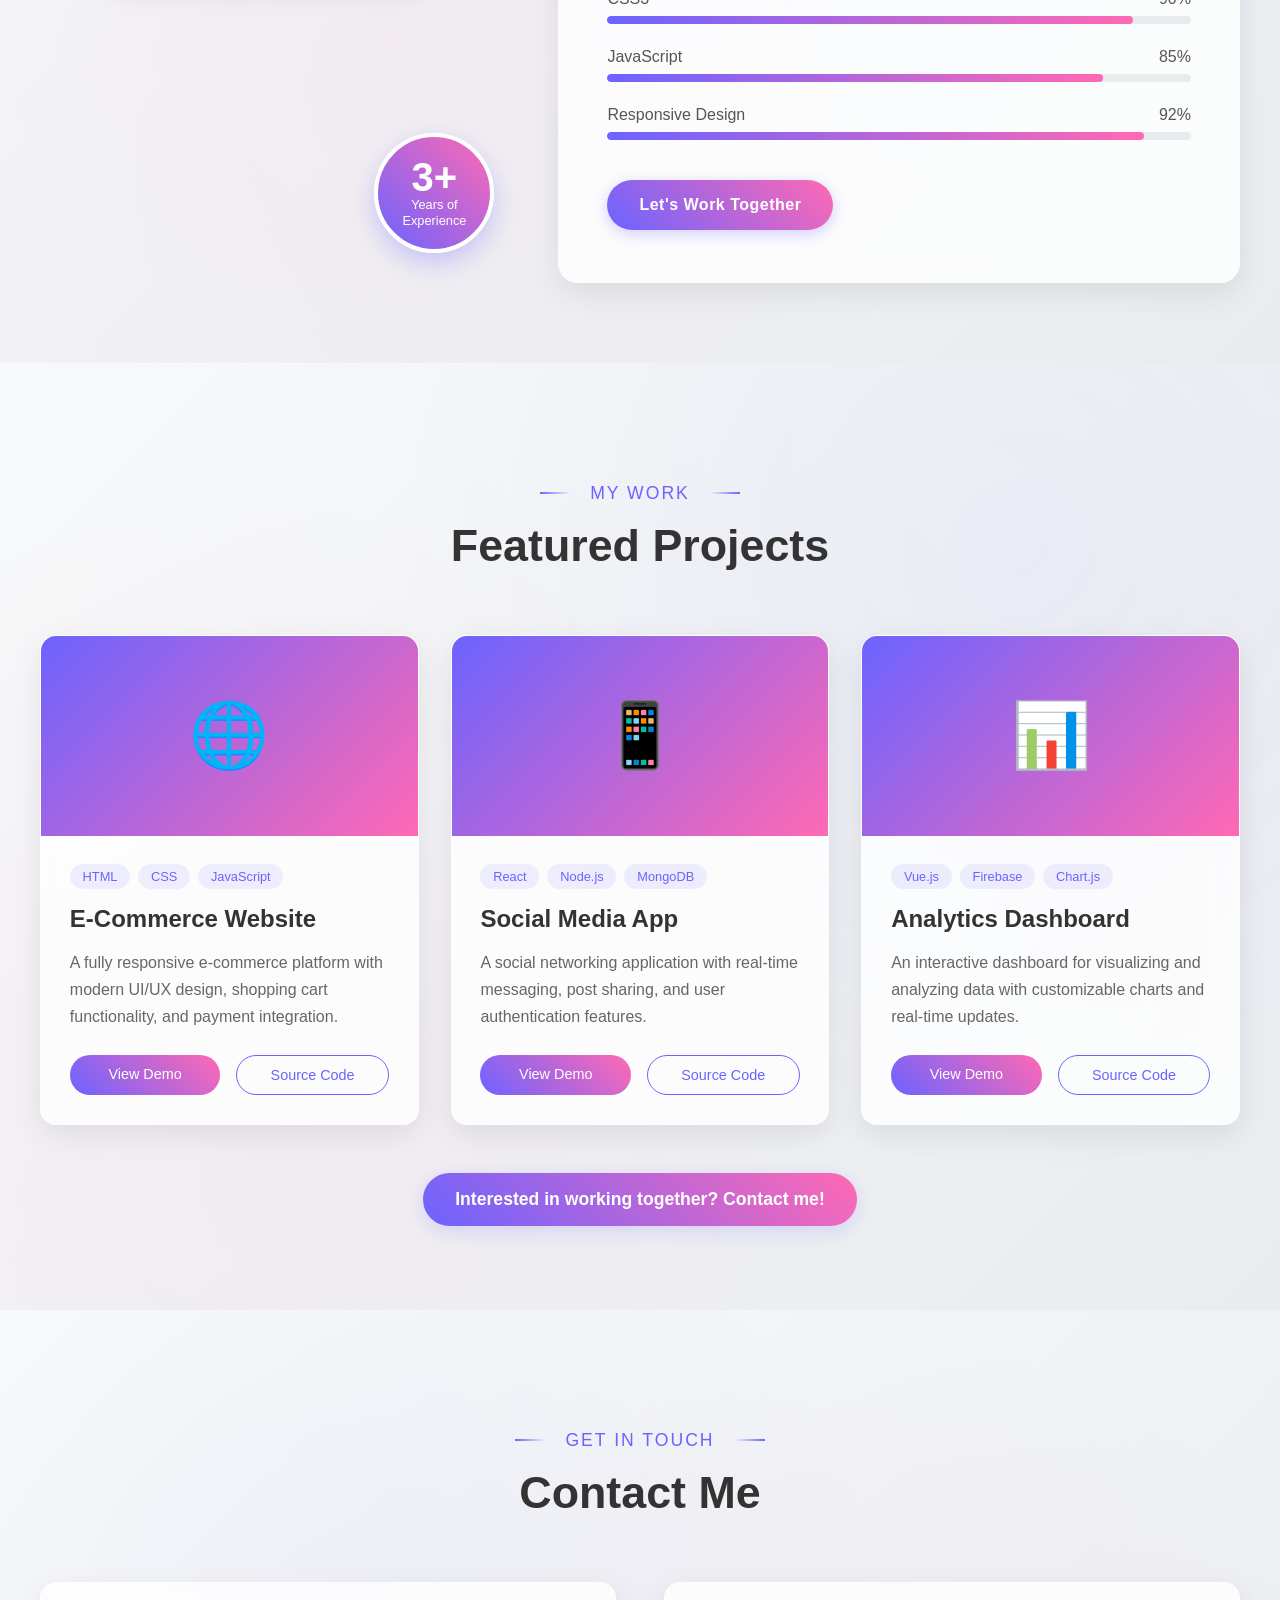
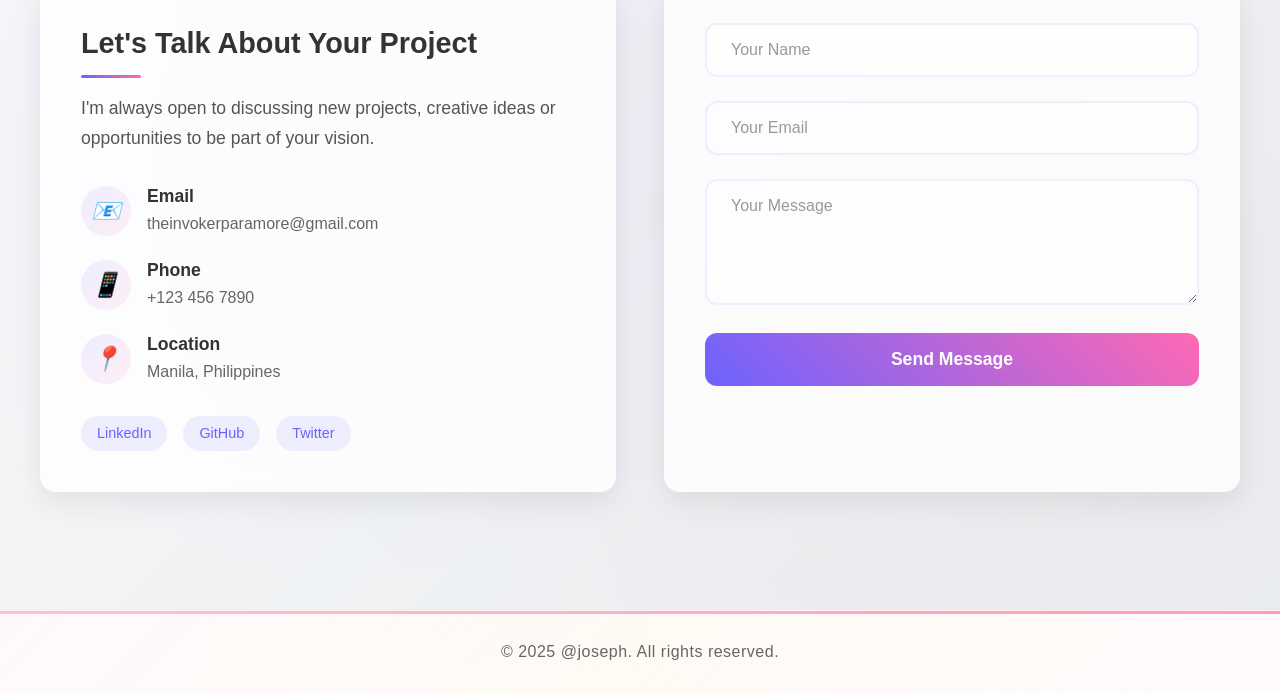
==== commit ccd3f0f3: "updated" ====
--- a/index.html
+++ b/index.html
@@ -51,7 +51,7 @@
                 </div>
                 <div class="hero-content">
                     <span class="hero-greeting fade-in">Hello, I'm</span>
-                    <h1 class="fade-in delay-100">Josep Sernicula</h1>
+                    <h1 class="fade-in delay-100">Joseph Sernicula</h1>
                     <div class="hero-title fade-in delay-200">
                         <span class="hero-title-text">Web Developer & Designer</span>
                         <span class="hero-title-decoration"></span>
--- a/assets/css/home.css
+++ b/assets/css/home.css
@@ -37,21 +37,24 @@
 
 /* Profile Image Styling */
 .profile-container {
-    margin-bottom: 2.5rem;
-    position: relative;
-    animation: fadeInUp 1s ease-out 0.2s both;
+    flex-shrink: 0;
+    animation: slowBounce 3s ease-in-out infinite;
 }
 
 .profile-frame {
     position: relative;
-    width: 220px;
-    height: 220px;
-    border-radius: 50%;
-    padding: 8px;
-    background: linear-gradient(45deg, #6c63ff, #ff69b4);
-    box-shadow: 0 10px 25px rgba(108, 99, 255, 0.25);
-    overflow: hidden;
-    transform: rotate(-3deg);
+    width: 300px;
+    height: 300px;
+}
+
+/* Slow Bounce Animation */
+@keyframes slowBounce {
+    0%, 100% {
+        transform: translateY(0);
+    }
+    50% {
+        transform: translateY(-8px);
+    }
 }
 
 .profile-frame::before {
@@ -73,6 +76,9 @@
     border-radius: 50%;
     filter: contrast(105%) brightness(102%);
     transition: all 0.5s ease;
+    border: 4px solid transparent;
+    background: linear-gradient(white, white) padding-box,
+                linear-gradient(45deg, #6c63ff, #ff69b4) border-box;
 }
 
 .profile-decoration {
--- a/assets/css/footer.css
+++ b/assets/css/footer.css
@@ -5,6 +5,52 @@
     padding: 2rem 0;
     position: relative;
     overflow: hidden;
+}
+
+.footer-content {
+    text-align: center;
+    position: relative;
+    z-index: 1;
+}
+
+/* Scroll to Top Button */
+.scroll-top {
+    position: fixed;
+    bottom: 20px;
+    right: 20px;
+    width: 40px;
+    height: 40px;
+    background: linear-gradient(45deg, #6c63ff, #ff69b4);
+    border: none;
+    border-radius: 50%;
+    color: white;
+    font-size: 1.2rem;
+    cursor: pointer;
+    display: flex;
+    align-items: center;
+    justify-content: center;
+    opacity: 0;
+    visibility: hidden;
+    transform: translateY(20px);
+    transition: all 0.3s ease;
+    box-shadow: 0 2px 10px rgba(108, 99, 255, 0.2);
+    z-index: 1000;
+}
+
+.scroll-top.show {
+    opacity: 1;
+    visibility: visible;
+    transform: translateY(0);
+}
+
+.scroll-top:hover {
+    background: linear-gradient(45deg, #5a52d5, #ff50a5);
+    transform: translateY(-3px);
+    box-shadow: 0 4px 15px rgba(108, 99, 255, 0.4);
+}
+
+.scroll-top:active {
+    transform: translateY(-1px);
 }
 
 .footer::before {
